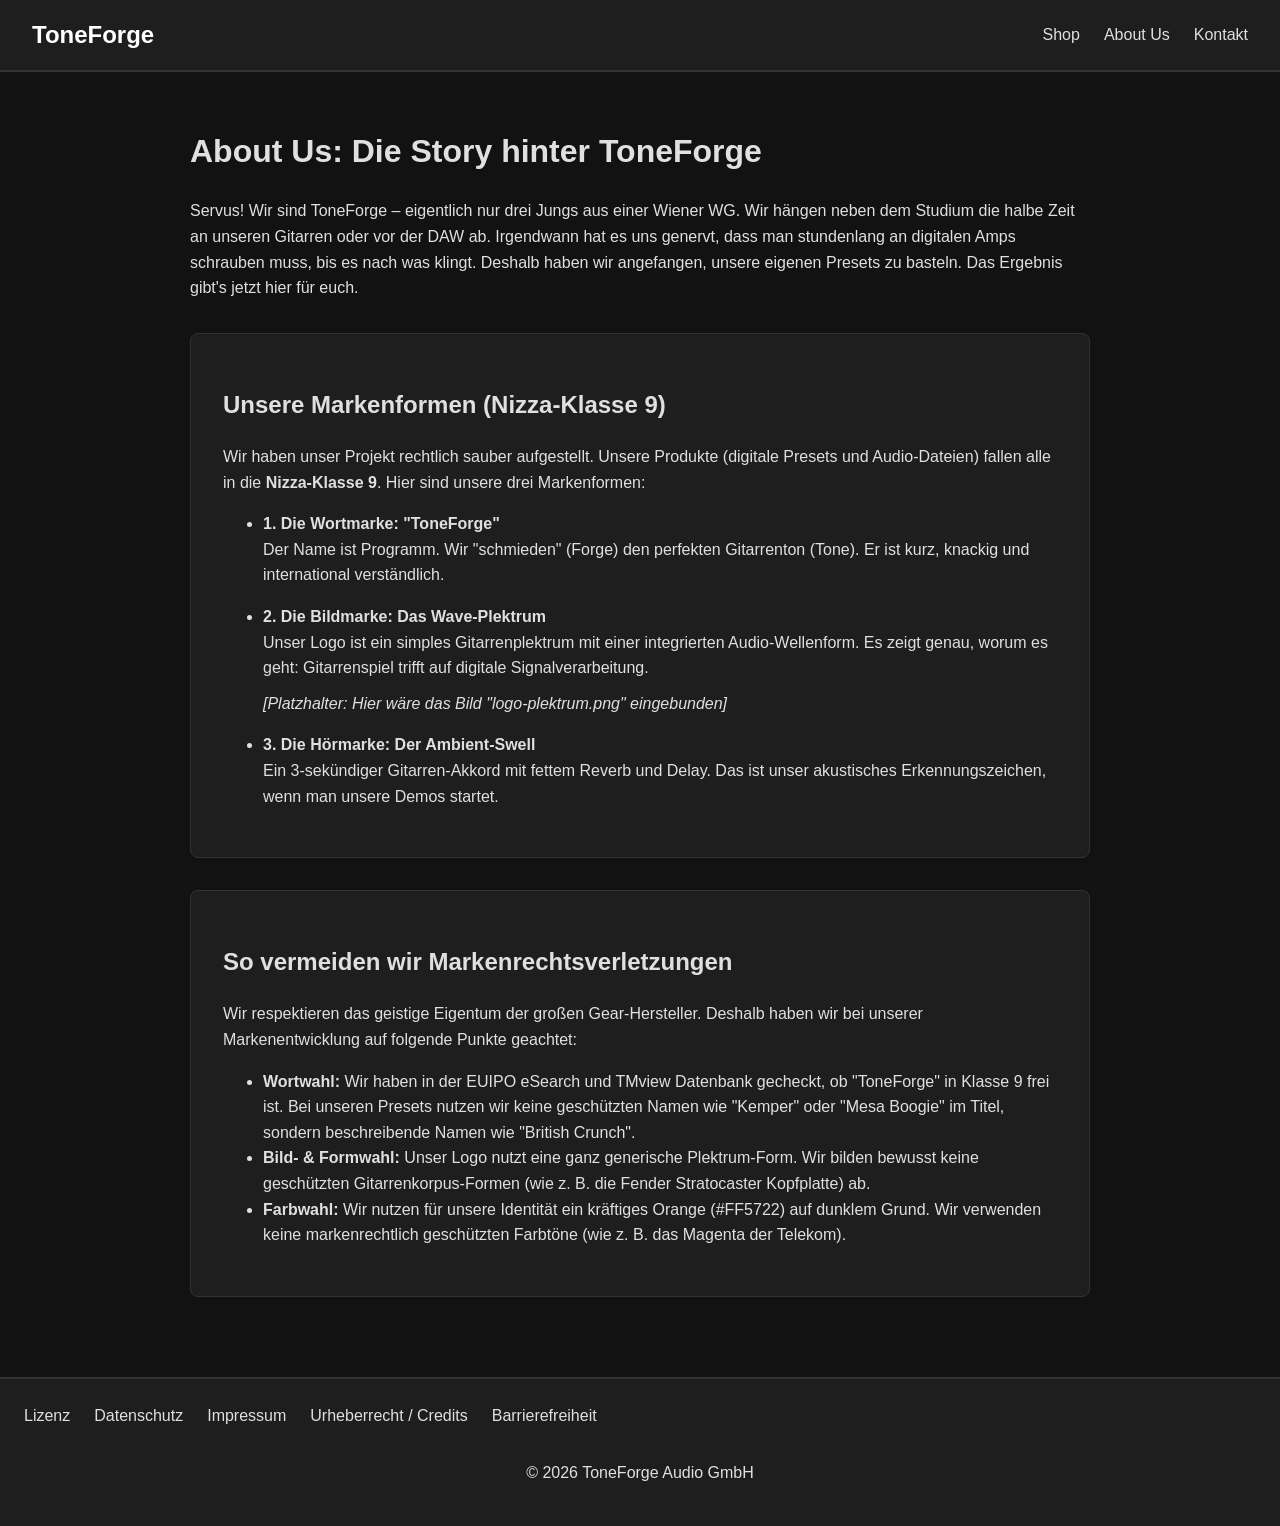
==== about.html @ 793924e6 "Aufgabe 3: About Us Seite mit Marken und Nizza-Klassen" ====
<!doctype html>
<html lang="de">
  <head>
    <meta charset="UTF-8" />
    <meta name="viewport" content="width=device-width, initial-scale=1.0" />
    <title>About Us | ToneForge Markenwelt</title>
    <link rel="stylesheet" href="css/style.css" />
  </head>
  <body>
    <header>
      <nav aria-label="Hauptnavigation">
        <a href="index.html" class="logo">ToneForge</a>
        <ul>
          <li><a href="index.html">Shop</a></li>
          <li><a href="about.html">About Us</a></li>
          <li><a href="kontakt.html">Kontakt</a></li>
        </ul>
      </nav>
    </header>

    <main>
      <h1>About Us: Die Story hinter ToneForge</h1>
      <p>
        Servus! Wir sind ToneForge – eigentlich nur drei Jungs aus einer Wiener
        WG. Wir hängen neben dem Studium die halbe Zeit an unseren Gitarren oder
        vor der DAW ab. Irgendwann hat es uns genervt, dass man stundenlang an
        digitalen Amps schrauben muss, bis es nach was klingt. Deshalb haben wir
        angefangen, unsere eigenen Presets zu basteln. Das Ergebnis gibt's jetzt
        hier für euch.
      </p>

      <section class="product-card" style="margin-top: 2rem">
        <h2>Unsere Markenformen (Nizza-Klasse 9)</h2>
        <p>
          Wir haben unser Projekt rechtlich sauber aufgestellt. Unsere Produkte
          (digitale Presets und Audio-Dateien) fallen alle in die
          <strong>Nizza-Klasse 9</strong>. Hier sind unsere drei Markenformen:
        </p>

        <ul>
          <li style="margin-bottom: 1rem">
            <strong>1. Die Wortmarke: "ToneForge"</strong><br />
            Der Name ist Programm. Wir "schmieden" (Forge) den perfekten
            Gitarrenton (Tone). Er ist kurz, knackig und international
            verständlich.
          </li>
          <li style="margin-bottom: 1rem">
            <strong>2. Die Bildmarke: Das Wave-Plektrum</strong><br />
            Unser Logo ist ein simples Gitarrenplektrum mit einer integrierten
            Audio-Wellenform. Es zeigt genau, worum es geht: Gitarrenspiel
            trifft auf digitale Signalverarbeitung.
            <div style="margin-top: 10px">
              <em
                >[Platzhalter: Hier wäre das Bild "logo-plektrum.png"
                eingebunden]</em
              >
            </div>
          </li>
          <li>
            <strong>3. Die Hörmarke: Der Ambient-Swell</strong><br />
            Ein 3-sekündiger Gitarren-Akkord mit fettem Reverb und Delay. Das
            ist unser akustisches Erkennungszeichen, wenn man unsere Demos
            startet.
          </li>
        </ul>
      </section>

      <section class="product-card">
        <h2>So vermeiden wir Markenrechtsverletzungen</h2>
        <p>
          Wir respektieren das geistige Eigentum der großen Gear-Hersteller.
          Deshalb haben wir bei unserer Markenentwicklung auf folgende Punkte
          geachtet:
        </p>
        <ul>
          <li>
            <strong>Wortwahl:</strong> Wir haben in der EUIPO eSearch und TMview
            Datenbank gecheckt, ob "ToneForge" in Klasse 9 frei ist. Bei unseren
            Presets nutzen wir keine geschützten Namen wie "Kemper" oder "Mesa
            Boogie" im Titel, sondern beschreibende Namen wie "British Crunch".
          </li>
          <li>
            <strong>Bild- & Formwahl:</strong> Unser Logo nutzt eine ganz
            generische Plektrum-Form. Wir bilden bewusst keine geschützten
            Gitarrenkorpus-Formen (wie z. B. die Fender Stratocaster Kopfplatte)
            ab.
          </li>
          <li>
            <strong>Farbwahl:</strong> Wir nutzen für unsere Identität ein
            kräftiges Orange (#FF5722) auf dunklem Grund. Wir verwenden keine
            markenrechtlich geschützten Farbtöne (wie z. B. das Magenta der
            Telekom).
          </li>
        </ul>
      </section>
    </main>

    <footer>
      <nav aria-label="Fußzeilennavigation">
        <ul>
          <li><a href="lizenz.html">Lizenz</a></li>
          <li><a href="datenschutz.html">Datenschutz</a></li>
          <li><a href="kontakt.html">Impressum</a></li>
          <li><a href="credits.html">Urheberrecht / Credits</a></li>
          <li><a href="barrierefreiheit.html">Barrierefreiheit</a></li>
        </ul>
      </nav>
      <p>&copy; 2026 ToneForge Audio GmbH</p>
    </footer>
  </body>
</html>
---- css/style.css ----
/* css/style.css */
:root {
  --bg-color: #121212;
  --text-color: #e0e0e0;
  --accent-color: #ff5722; /* Kräftiges Orange für gute Sichtbarkeit */
  --focus-color: #ff9800;
}

body {
  background-color: var(--bg-color);
  color: var(--text-color);
  font-family: Arial, Helvetica, sans-serif;
  line-height: 1.6;
  margin: 0;
  padding: 0;
}

/* Kopfzeile und Navigation */
header {
  background-color: #1e1e1e;
  padding: 1rem 2rem;
  border-bottom: 2px solid #333;
}

nav {
  display: flex;
  justify-content: space-between;
  align-items: center;
}

.logo {
  font-size: 1.5rem;
  font-weight: bold;
  color: #fff;
  text-decoration: none;
}

nav ul {
  list-style: none;
  display: flex;
  gap: 1.5rem;
  margin: 0;
  padding: 0;
}

nav a {
  color: var(--text-color);
  text-decoration: none;
}

nav a:hover {
  color: var(--accent-color);
}

/* WICHTIG FÜR AUFGABE 1: Barrierefreier Fokus für Tastaturnutzer */
a:focus,
button:focus,
input:focus {
  outline: 3px solid var(--focus-color);
  outline-offset: 3px;
}

/* Hauptbereich und Produktkarte */
main {
  padding: 2rem;
  max-width: 900px;
  margin: 0 auto;
}

.product-card {
  background-color: #1e1e1e;
  border-radius: 8px;
  padding: 2rem;
  margin-top: 2rem;
  border: 1px solid #333;
}

.price {
  font-size: 1.5rem;
  color: #4caf50;
  margin-bottom: 1.5rem;
}

button {
  background-color: var(--accent-color);
  color: #fff;
  border: none;
  padding: 10px 20px;
  font-size: 1.1rem;
  border-radius: 5px;
  cursor: pointer;
  font-weight: bold;
}

button:hover {
  background-color: #e64a19;
}

/* Fußzeile */
footer {
  background-color: #1e1e1e;
  text-align: center;
  padding: 1.5rem;
  margin-top: 3rem;
  border-top: 2px solid #333;
}

footer ul {
  list-style: none;
  display: flex;
  justify-content: center;
  gap: 1.5rem;
  padding: 0;
  margin-bottom: 1rem;
}
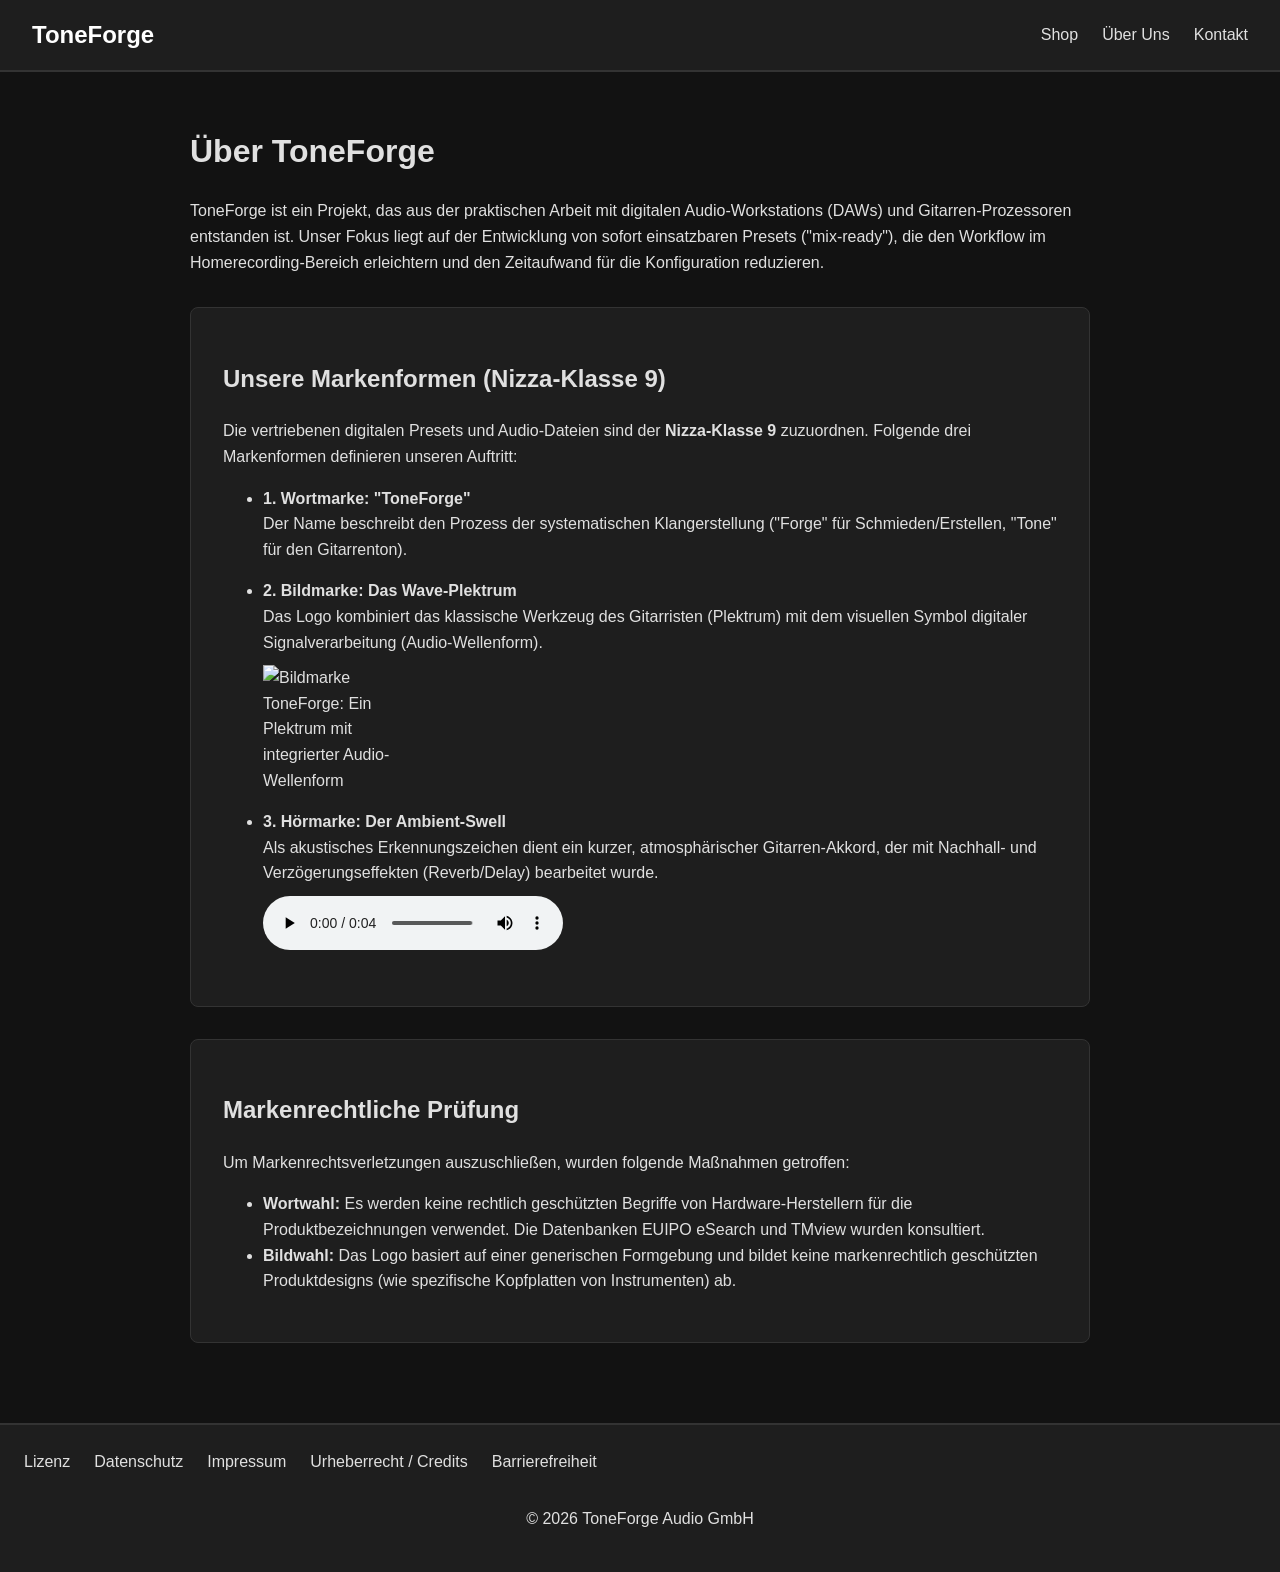
==== commit 5c6fe723: "Aufgabe 6 hinzugefuegt - Projekt komplett fertiggestellt" ====
--- a/about.html
+++ b/about.html
@@ -3,7 +3,7 @@
   <head>
     <meta charset="UTF-8" />
     <meta name="viewport" content="width=device-width, initial-scale=1.0" />
-    <title>About Us | ToneForge Markenwelt</title>
+    <title>Über Uns | ToneForge Markenwelt</title>
     <link rel="stylesheet" href="css/style.css" />
   </head>
   <body>
@@ -12,84 +12,81 @@
         <a href="index.html" class="logo">ToneForge</a>
         <ul>
           <li><a href="index.html">Shop</a></li>
-          <li><a href="about.html">About Us</a></li>
+          <li><a href="about.html" aria-current="page">Über Uns</a></li>
           <li><a href="kontakt.html">Kontakt</a></li>
         </ul>
       </nav>
     </header>
 
     <main>
-      <h1>About Us: Die Story hinter ToneForge</h1>
+      <h1>Über ToneForge</h1>
       <p>
-        Servus! Wir sind ToneForge – eigentlich nur drei Jungs aus einer Wiener
-        WG. Wir hängen neben dem Studium die halbe Zeit an unseren Gitarren oder
-        vor der DAW ab. Irgendwann hat es uns genervt, dass man stundenlang an
-        digitalen Amps schrauben muss, bis es nach was klingt. Deshalb haben wir
-        angefangen, unsere eigenen Presets zu basteln. Das Ergebnis gibt's jetzt
-        hier für euch.
+        ToneForge ist ein Projekt, das aus der praktischen Arbeit mit digitalen
+        Audio-Workstations (DAWs) und Gitarren-Prozessoren entstanden ist. Unser
+        Fokus liegt auf der Entwicklung von sofort einsatzbaren Presets
+        ("mix-ready"), die den Workflow im Homerecording-Bereich erleichtern und
+        den Zeitaufwand für die Konfiguration reduzieren.
       </p>
 
       <section class="product-card" style="margin-top: 2rem">
         <h2>Unsere Markenformen (Nizza-Klasse 9)</h2>
         <p>
-          Wir haben unser Projekt rechtlich sauber aufgestellt. Unsere Produkte
-          (digitale Presets und Audio-Dateien) fallen alle in die
-          <strong>Nizza-Klasse 9</strong>. Hier sind unsere drei Markenformen:
+          Die vertriebenen digitalen Presets und Audio-Dateien sind der
+          <strong>Nizza-Klasse 9</strong> zuzuordnen. Folgende drei Markenformen
+          definieren unseren Auftritt:
         </p>
 
         <ul>
           <li style="margin-bottom: 1rem">
-            <strong>1. Die Wortmarke: "ToneForge"</strong><br />
-            Der Name ist Programm. Wir "schmieden" (Forge) den perfekten
-            Gitarrenton (Tone). Er ist kurz, knackig und international
-            verständlich.
+            <strong>1. Wortmarke: "ToneForge"</strong><br />
+            Der Name beschreibt den Prozess der systematischen Klangerstellung
+            ("Forge" für Schmieden/Erstellen, "Tone" für den Gitarrenton).
           </li>
           <li style="margin-bottom: 1rem">
-            <strong>2. Die Bildmarke: Das Wave-Plektrum</strong><br />
-            Unser Logo ist ein simples Gitarrenplektrum mit einer integrierten
-            Audio-Wellenform. Es zeigt genau, worum es geht: Gitarrenspiel
-            trifft auf digitale Signalverarbeitung.
+            <strong>2. Bildmarke: Das Wave-Plektrum</strong><br />
+            Das Logo kombiniert das klassische Werkzeug des Gitarristen
+            (Plektrum) mit dem visuellen Symbol digitaler Signalverarbeitung
+            (Audio-Wellenform).
             <div style="margin-top: 10px">
-              <em
-                >[Platzhalter: Hier wäre das Bild "logo-plektrum.png"
-                eingebunden]</em
-              >
+              <img
+                src="assets/logo-plektrum.png"
+                alt="Bildmarke ToneForge: Ein Plektrum mit integrierter Audio-Wellenform"
+                style="max-width: 150px"
+              />
             </div>
           </li>
           <li>
-            <strong>3. Die Hörmarke: Der Ambient-Swell</strong><br />
-            Ein 3-sekündiger Gitarren-Akkord mit fettem Reverb und Delay. Das
-            ist unser akustisches Erkennungszeichen, wenn man unsere Demos
-            startet.
+            <strong>3. Hörmarke: Der Ambient-Swell</strong><br />
+            Als akustisches Erkennungszeichen dient ein kurzer, atmosphärischer
+            Gitarren-Akkord, der mit Nachhall- und Verzögerungseffekten
+            (Reverb/Delay) bearbeitet wurde.
+            <div style="margin-top: 10px">
+              <audio controls aria-label="ToneForge Hörmarke">
+                <source src="assets/soundmarke.mp3" type="audio/mpeg" />
+                Ihr Browser unterstützt das Audio-Element nicht.
+              </audio>
+            </div>
           </li>
         </ul>
       </section>
 
       <section class="product-card">
-        <h2>So vermeiden wir Markenrechtsverletzungen</h2>
+        <h2>Markenrechtliche Prüfung</h2>
         <p>
-          Wir respektieren das geistige Eigentum der großen Gear-Hersteller.
-          Deshalb haben wir bei unserer Markenentwicklung auf folgende Punkte
-          geachtet:
+          Um Markenrechtsverletzungen auszuschließen, wurden folgende Maßnahmen
+          getroffen:
         </p>
         <ul>
           <li>
-            <strong>Wortwahl:</strong> Wir haben in der EUIPO eSearch und TMview
-            Datenbank gecheckt, ob "ToneForge" in Klasse 9 frei ist. Bei unseren
-            Presets nutzen wir keine geschützten Namen wie "Kemper" oder "Mesa
-            Boogie" im Titel, sondern beschreibende Namen wie "British Crunch".
+            <strong>Wortwahl:</strong> Es werden keine rechtlich geschützten
+            Begriffe von Hardware-Herstellern für die Produktbezeichnungen
+            verwendet. Die Datenbanken EUIPO eSearch und TMview wurden
+            konsultiert.
           </li>
           <li>
-            <strong>Bild- & Formwahl:</strong> Unser Logo nutzt eine ganz
-            generische Plektrum-Form. Wir bilden bewusst keine geschützten
-            Gitarrenkorpus-Formen (wie z. B. die Fender Stratocaster Kopfplatte)
-            ab.
-          </li>
-          <li>
-            <strong>Farbwahl:</strong> Wir nutzen für unsere Identität ein
-            kräftiges Orange (#FF5722) auf dunklem Grund. Wir verwenden keine
-            markenrechtlich geschützten Farbtöne (wie z. B. das Magenta der
-            Telekom).
+            <strong>Bildwahl:</strong> Das Logo basiert auf einer generischen
+            Formgebung und bildet keine markenrechtlich geschützten
+            Produktdesigns (wie spezifische Kopfplatten von Instrumenten) ab.
           </li>
         </ul>
       </section>
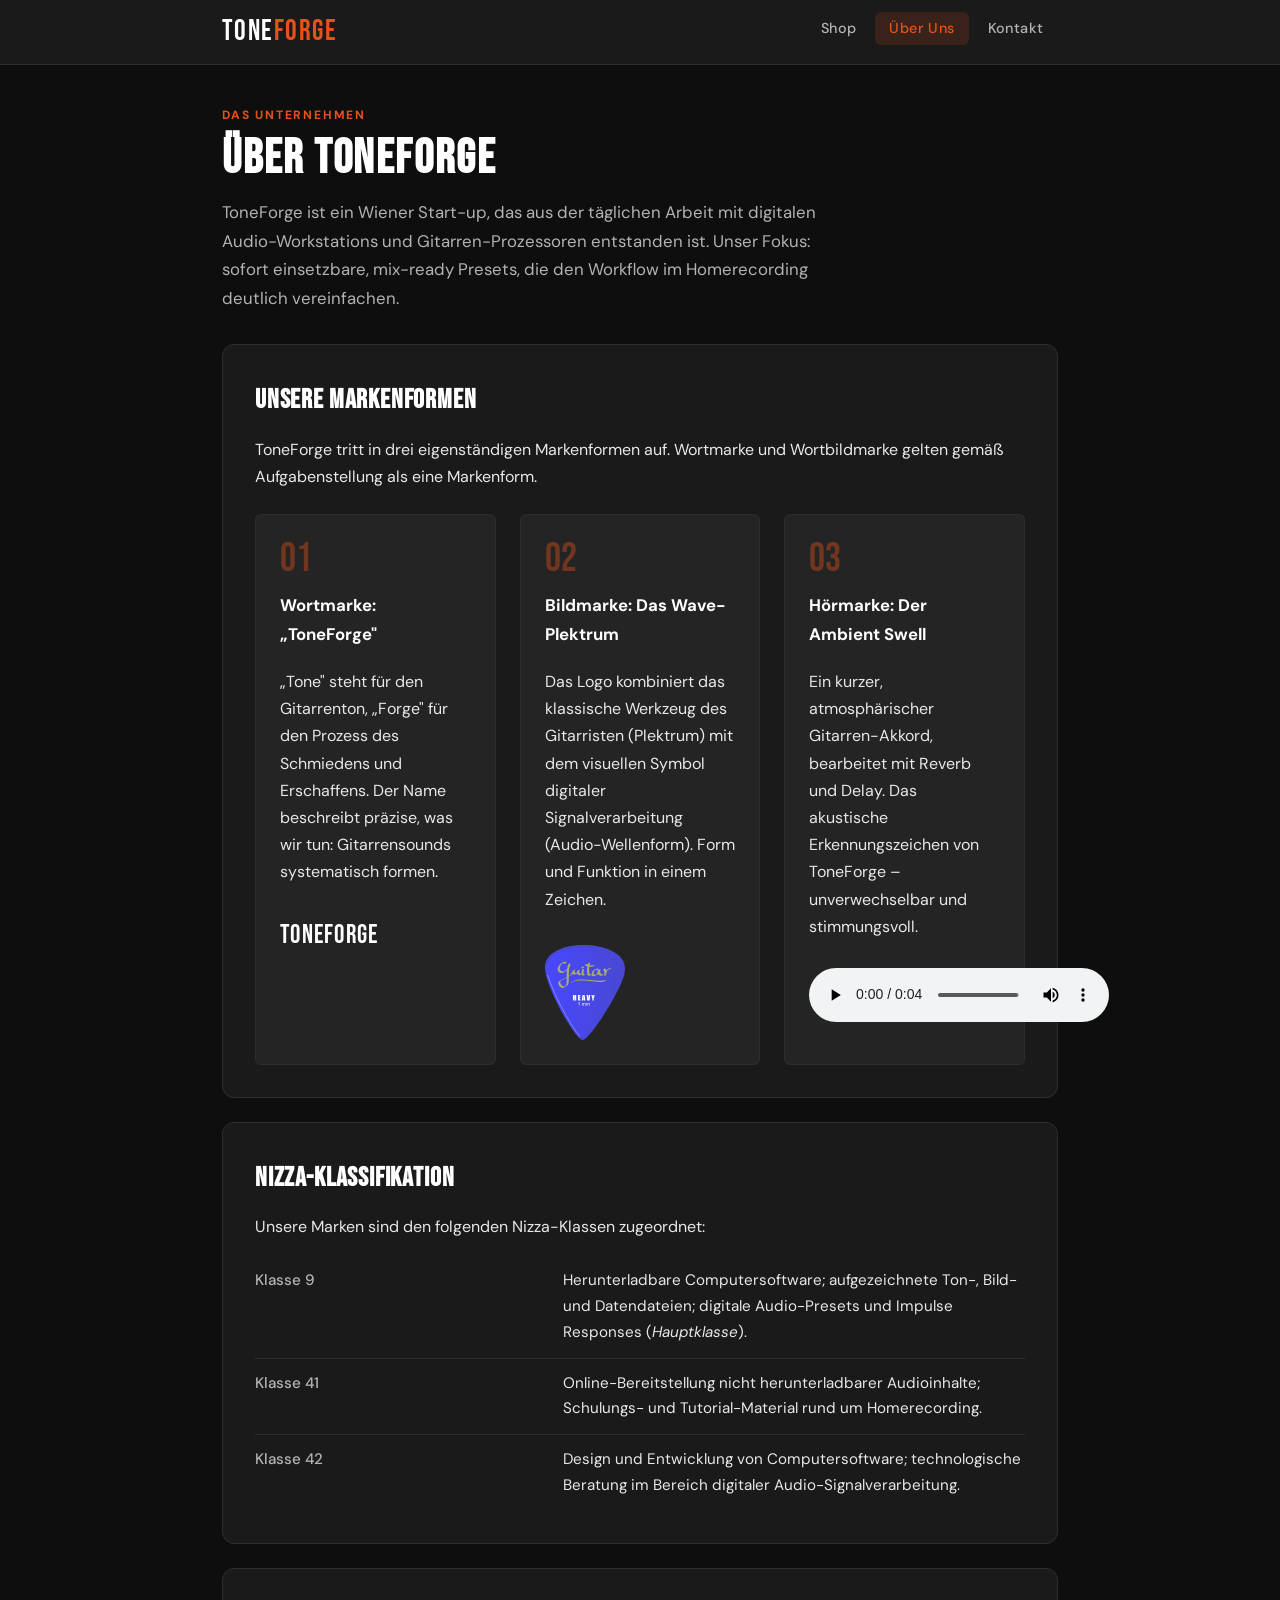
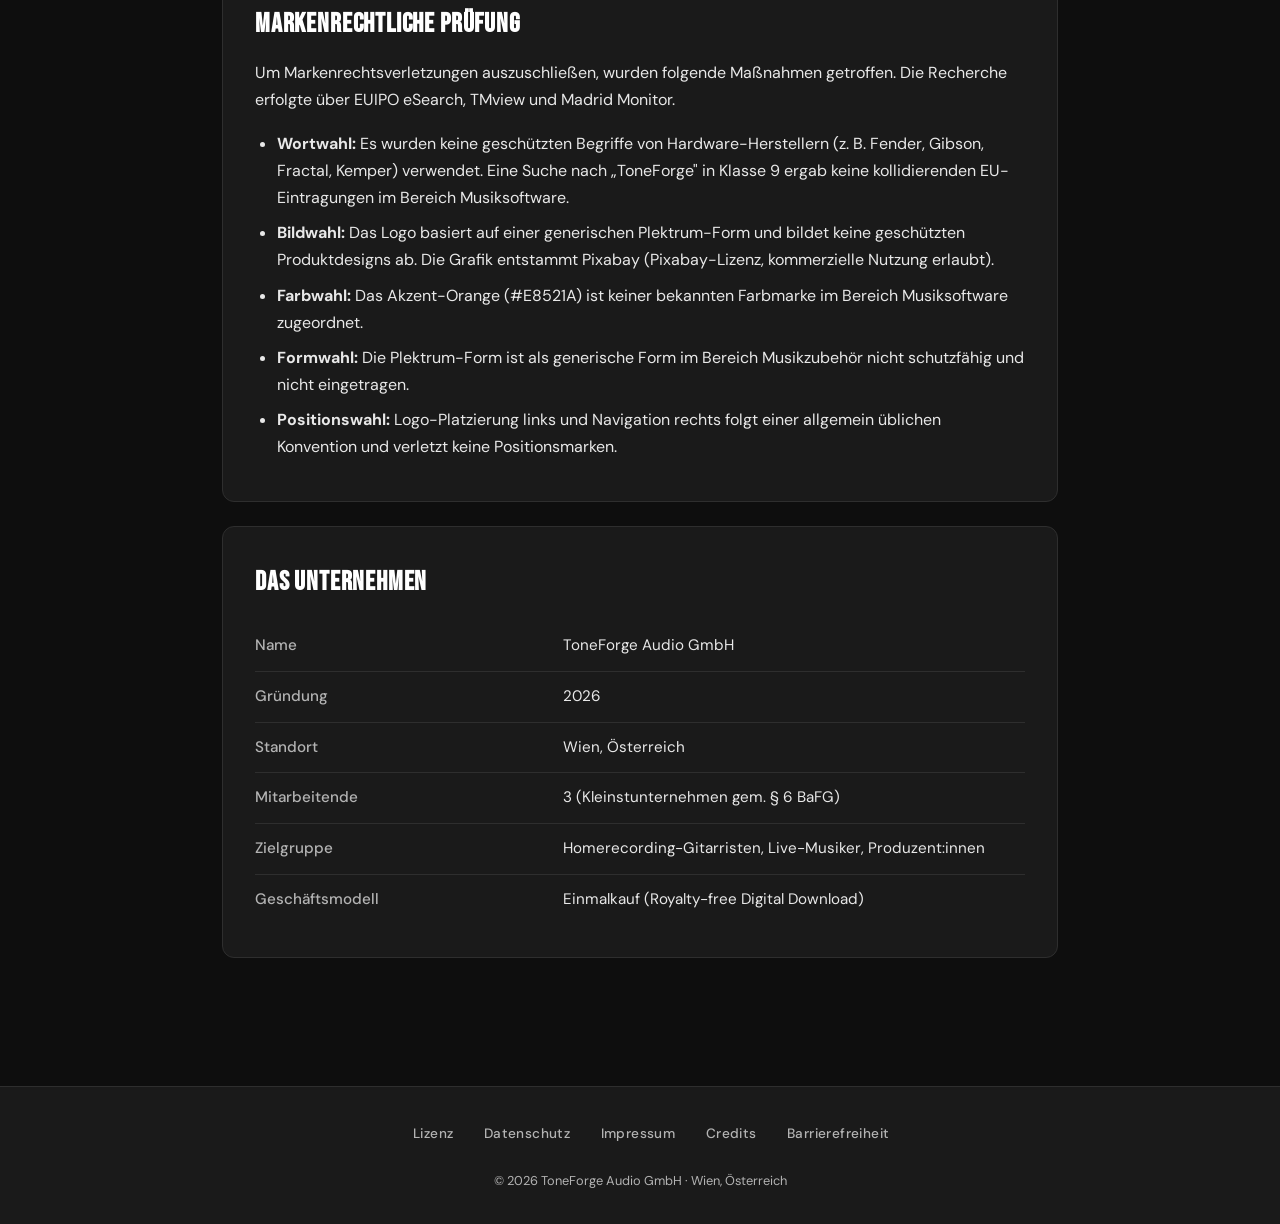
==== commit cf634b21: "Aufgabe 6 hinzugefuegt - Projekt komplett fertiggestellt" ====
--- a/about.html
+++ b/about.html
@@ -3,106 +3,210 @@
   <head>
     <meta charset="UTF-8" />
     <meta name="viewport" content="width=device-width, initial-scale=1.0" />
-    <title>Über Uns | ToneForge Markenwelt</title>
+    <title>Über Uns | ToneForge</title>
     <link rel="stylesheet" href="css/style.css" />
   </head>
   <body>
+    <a class="skip-link" href="#main-content">Zum Hauptinhalt springen</a>
+
     <header>
-      <nav aria-label="Hauptnavigation">
-        <a href="index.html" class="logo">ToneForge</a>
-        <ul>
-          <li><a href="index.html">Shop</a></li>
-          <li><a href="about.html" aria-current="page">Über Uns</a></li>
-          <li><a href="kontakt.html">Kontakt</a></li>
-        </ul>
-      </nav>
+      <div class="nav-inner">
+        <a
+          href="index.html"
+          class="logo"
+          aria-label="ToneForge – Zur Startseite"
+          >Tone<span>Forge</span></a
+        >
+        <nav aria-label="Hauptnavigation">
+          <ul>
+            <li><a href="index.html">Shop</a></li>
+            <li><a href="about.html" aria-current="page">Über Uns</a></li>
+            <li><a href="kontakt.html">Kontakt</a></li>
+          </ul>
+        </nav>
+      </div>
     </header>
 
-    <main>
+    <main id="main-content">
+      <p class="section-label">Das Unternehmen</p>
       <h1>Über ToneForge</h1>
-      <p>
-        ToneForge ist ein Projekt, das aus der praktischen Arbeit mit digitalen
-        Audio-Workstations (DAWs) und Gitarren-Prozessoren entstanden ist. Unser
-        Fokus liegt auf der Entwicklung von sofort einsatzbaren Presets
-        ("mix-ready"), die den Workflow im Homerecording-Bereich erleichtern und
-        den Zeitaufwand für die Konfiguration reduzieren.
+      <p class="intro">
+        ToneForge ist ein Wiener Start-up, das aus der täglichen Arbeit mit
+        digitalen Audio-Workstations und Gitarren-Prozessoren entstanden ist.
+        Unser Fokus: sofort einsetzbare, mix-ready Presets, die den Workflow im
+        Homerecording deutlich vereinfachen.
       </p>
 
-      <section class="product-card" style="margin-top: 2rem">
-        <h2>Unsere Markenformen (Nizza-Klasse 9)</h2>
+      <section class="card" aria-labelledby="marken-heading">
+        <h2 id="marken-heading">Unsere Markenformen</h2>
         <p>
-          Die vertriebenen digitalen Presets und Audio-Dateien sind der
-          <strong>Nizza-Klasse 9</strong> zuzuordnen. Folgende drei Markenformen
-          definieren unseren Auftritt:
+          ToneForge tritt in drei eigenständigen Markenformen auf. Wortmarke und
+          Wortbildmarke gelten gemäß Aufgabenstellung als eine Markenform.
         </p>
 
-        <ul>
-          <li style="margin-bottom: 1rem">
-            <strong>1. Wortmarke: "ToneForge"</strong><br />
-            Der Name beschreibt den Prozess der systematischen Klangerstellung
-            ("Forge" für Schmieden/Erstellen, "Tone" für den Gitarrenton).
-          </li>
-          <li style="margin-bottom: 1rem">
-            <strong>2. Bildmarke: Das Wave-Plektrum</strong><br />
-            Das Logo kombiniert das klassische Werkzeug des Gitarristen
-            (Plektrum) mit dem visuellen Symbol digitaler Signalverarbeitung
-            (Audio-Wellenform).
-            <div style="margin-top: 10px">
-              <img
-                src="assets/logo-plektrum.png"
-                alt="Bildmarke ToneForge: Ein Plektrum mit integrierter Audio-Wellenform"
-                style="max-width: 150px"
-              />
-            </div>
-          </li>
-          <li>
-            <strong>3. Hörmarke: Der Ambient-Swell</strong><br />
-            Als akustisches Erkennungszeichen dient ein kurzer, atmosphärischer
-            Gitarren-Akkord, der mit Nachhall- und Verzögerungseffekten
-            (Reverb/Delay) bearbeitet wurde.
-            <div style="margin-top: 10px">
-              <audio controls aria-label="ToneForge Hörmarke">
-                <source src="assets/soundmarke.mp3" type="audio/mpeg" />
-                Ihr Browser unterstützt das Audio-Element nicht.
-              </audio>
-            </div>
-          </li>
-        </ul>
-      </section>
-
-      <section class="product-card">
-        <h2>Markenrechtliche Prüfung</h2>
+        <div class="brand-grid">
+          <div class="brand-item">
+            <div class="brand-number">01</div>
+            <h3>Wortmarke: „ToneForge"</h3>
+            <p>
+              „Tone" steht für den Gitarrenton, „Forge" für den Prozess des
+              Schmiedens und Erschaffens. Der Name beschreibt präzise, was wir
+              tun: Gitarrensounds systematisch formen.
+            </p>
+            <p class="brand-wordmark">ToneForge</p>
+          </div>
+
+          <div class="brand-item">
+            <div class="brand-number">02</div>
+            <h3>Bildmarke: Das Wave-Plektrum</h3>
+            <p>
+              Das Logo kombiniert das klassische Werkzeug des Gitarristen
+              (Plektrum) mit dem visuellen Symbol digitaler Signalverarbeitung
+              (Audio-Wellenform). Form und Funktion in einem Zeichen.
+            </p>
+            <img
+              class="brand-logo"
+              src="assets/img/logo-plektrum.svg"
+              alt="Bildmarke ToneForge: Ein Plektrum mit integrierter Audio-Wellenform"
+              width="80"
+              height="80"
+            />
+          </div>
+
+          <div class="brand-item">
+            <div class="brand-number">03</div>
+            <h3>Hörmarke: Der Ambient Swell</h3>
+            <p>
+              Ein kurzer, atmosphärischer Gitarren-Akkord, bearbeitet mit Reverb
+              und Delay. Das akustische Erkennungszeichen von ToneForge –
+              unverwechselbar und stimmungsvoll.
+            </p>
+            <audio
+              controls
+              aria-label="ToneForge Hörmarke – atmosphärischer Gitarrenakkord"
+            >
+              <source src="assets/audio/soundmarke.mp3" type="audio/mpeg" />
+              Ihr Browser unterstützt das Audio-Element nicht.
+            </audio>
+          </div>
+        </div>
+      </section>
+
+      <section class="card" aria-labelledby="nizza-heading">
+        <h2 id="nizza-heading">Nizza-Klassifikation</h2>
+        <p>Unsere Marken sind den folgenden Nizza-Klassen zugeordnet:</p>
+        <table class="info-table" aria-label="Nizza-Klassen">
+          <tbody>
+            <tr>
+              <th scope="row">Klasse 9</th>
+              <td>
+                Herunterladbare Computersoftware; aufgezeichnete Ton-, Bild- und
+                Datendateien; digitale Audio-Presets und Impulse Responses
+                (<em>Hauptklasse</em>).
+              </td>
+            </tr>
+            <tr>
+              <th scope="row">Klasse 41</th>
+              <td>
+                Online-Bereitstellung nicht herunterladbarer Audioinhalte;
+                Schulungs- und Tutorial-Material rund um Homerecording.
+              </td>
+            </tr>
+            <tr>
+              <th scope="row">Klasse 42</th>
+              <td>
+                Design und Entwicklung von Computersoftware; technologische
+                Beratung im Bereich digitaler Audio-Signalverarbeitung.
+              </td>
+            </tr>
+          </tbody>
+        </table>
+      </section>
+
+      <section class="card" aria-labelledby="pruefung-heading">
+        <h2 id="pruefung-heading">Markenrechtliche Prüfung</h2>
         <p>
           Um Markenrechtsverletzungen auszuschließen, wurden folgende Maßnahmen
-          getroffen:
+          getroffen. Die Recherche erfolgte über EUIPO eSearch, TMview und
+          Madrid Monitor.
         </p>
         <ul>
           <li>
-            <strong>Wortwahl:</strong> Es werden keine rechtlich geschützten
-            Begriffe von Hardware-Herstellern für die Produktbezeichnungen
-            verwendet. Die Datenbanken EUIPO eSearch und TMview wurden
-            konsultiert.
+            <strong>Wortwahl:</strong> Es wurden keine geschützten Begriffe von
+            Hardware-Herstellern (z.&nbsp;B. Fender, Gibson, Fractal, Kemper)
+            verwendet. Eine Suche nach „ToneForge" in Klasse 9 ergab keine
+            kollidierenden EU-Eintragungen im Bereich Musiksoftware.
           </li>
           <li>
             <strong>Bildwahl:</strong> Das Logo basiert auf einer generischen
-            Formgebung und bildet keine markenrechtlich geschützten
-            Produktdesigns (wie spezifische Kopfplatten von Instrumenten) ab.
+            Plektrum-Form und bildet keine geschützten Produktdesigns ab. Die
+            Grafik entstammt Pixabay (Pixabay-Lizenz, kommerzielle Nutzung
+            erlaubt).
+          </li>
+          <li>
+            <strong>Farbwahl:</strong> Das Akzent-Orange (#E8521A) ist keiner
+            bekannten Farbmarke im Bereich Musiksoftware zugeordnet.
+          </li>
+          <li>
+            <strong>Formwahl:</strong> Die Plektrum-Form ist als generische Form
+            im Bereich Musikzubehör nicht schutzfähig und nicht eingetragen.
+          </li>
+          <li>
+            <strong>Positionswahl:</strong> Logo-Platzierung links und
+            Navigation rechts folgt einer allgemein üblichen Konvention und
+            verletzt keine Positionsmarken.
           </li>
         </ul>
       </section>
+
+      <section class="card" aria-labelledby="unternehmen-heading">
+        <h2 id="unternehmen-heading">Das Unternehmen</h2>
+        <table class="info-table" aria-label="Unternehmensdaten">
+          <tbody>
+            <tr>
+              <th scope="row">Name</th>
+              <td>ToneForge Audio GmbH</td>
+            </tr>
+            <tr>
+              <th scope="row">Gründung</th>
+              <td>2026</td>
+            </tr>
+            <tr>
+              <th scope="row">Standort</th>
+              <td>Wien, Österreich</td>
+            </tr>
+            <tr>
+              <th scope="row">Mitarbeitende</th>
+              <td>3 (Kleinstunternehmen gem. § 6 BaFG)</td>
+            </tr>
+            <tr>
+              <th scope="row">Zielgruppe</th>
+              <td>Homerecording-Gitarristen, Live-Musiker, Produzent:innen</td>
+            </tr>
+            <tr>
+              <th scope="row">Geschäftsmodell</th>
+              <td>Einmalkauf (Royalty-free Digital Download)</td>
+            </tr>
+          </tbody>
+        </table>
+      </section>
     </main>
 
     <footer>
-      <nav aria-label="Fußzeilennavigation">
-        <ul>
-          <li><a href="lizenz.html">Lizenz</a></li>
-          <li><a href="datenschutz.html">Datenschutz</a></li>
-          <li><a href="kontakt.html">Impressum</a></li>
-          <li><a href="credits.html">Urheberrecht / Credits</a></li>
-          <li><a href="barrierefreiheit.html">Barrierefreiheit</a></li>
-        </ul>
-      </nav>
-      <p>&copy; 2026 ToneForge Audio GmbH</p>
+      <div class="footer-inner">
+        <nav aria-label="Fußzeilennavigation">
+          <ul>
+            <li><a href="lizenz.html">Lizenz</a></li>
+            <li><a href="datenschutz.html">Datenschutz</a></li>
+            <li><a href="kontakt.html">Impressum</a></li>
+            <li><a href="credits.html">Credits</a></li>
+            <li><a href="barrierefreiheit.html">Barrierefreiheit</a></li>
+          </ul>
+        </nav>
+        <p class="footer-copy">
+          &copy; 2026 ToneForge Audio GmbH · Wien, Österreich
+        </p>
+      </div>
     </footer>
   </body>
 </html>
--- a/css/style.css
+++ b/css/style.css
@@ -1,115 +1,579 @@
-/* css/style.css */
+/* css/style.css – ToneForge Audio GmbH */
+@import url("https://fonts.googleapis.com/css2?family=Bebas+Neue&family=DM+Sans:wght@300;400;500;700&display=swap");
+
 :root {
-  --bg-color: #121212;
-  --text-color: #e0e0e0;
-  --accent-color: #ff5722; /* Kräftiges Orange für gute Sichtbarkeit */
-  --focus-color: #ff9800;
+  --bg-color: #0e0e0e;
+  --surface: #1a1a1a;
+  --surface-2: #242424;
+  --text-color: #e8e8e8;
+  --text-muted: #b3b3b3;
+  --accent-color: #e8521a;
+  --accent-hover: #ff6b35;
+  --accent-dim: rgba(232, 82, 26, 0.15);
+  --focus-color: #ff9944;
+  --green: #4caf50;
+  --border: #2e2e2e;
+  --radius: 6px;
+  --radius-lg: 12px;
+  --font-display: "Bebas Neue", sans-serif;
+  --font-body: "DM Sans", sans-serif;
+  --max-width: 900px;
+  --transition: 0.2s ease;
+}
+
+/* ── Reset & Base ─────────────────────────────────── */
+*,
+*::before,
+*::after {
+  box-sizing: border-box;
+  margin: 0;
+  padding: 0;
+}
+
+html {
+  scroll-behavior: smooth;
 }
 
 body {
   background-color: var(--bg-color);
   color: var(--text-color);
-  font-family: Arial, Helvetica, sans-serif;
-  line-height: 1.6;
-  margin: 0;
-  padding: 0;
-}
-
-/* Kopfzeile und Navigation */
+  font-family: var(--font-body);
+  font-size: 1rem;
+  line-height: 1.7;
+}
+
+img {
+  max-width: 100%;
+  height: auto;
+  display: block;
+}
+
+a {
+  color: var(--accent-color);
+  text-decoration: underline;
+  text-underline-offset: 3px;
+  transition: color var(--transition);
+}
+a:hover {
+  color: var(--accent-hover);
+}
+
+/* ── Skip Link (WCAG 2.4.1) ──────────────────────── */
+.skip-link {
+  position: absolute;
+  top: -100px;
+  left: 1rem;
+  padding: 0.75rem 1.25rem;
+  background: var(--accent-color);
+  color: #fff;
+  font-weight: 700;
+  border-radius: var(--radius);
+  z-index: 9999;
+  text-decoration: none;
+  transition: top 0.2s;
+}
+.skip-link:focus {
+  top: 1rem;
+}
+
+/* ── Focus Styles (WCAG 2.4.7) ───────────────────── */
+a:focus-visible,
+button:focus-visible,
+input:focus-visible,
+textarea:focus-visible,
+select:focus-visible,
+audio:focus-visible {
+  outline: 3px solid var(--focus-color);
+  outline-offset: 3px;
+  border-radius: 3px;
+}
+
+/* ── Header & Nav ────────────────────────────────── */
 header {
-  background-color: #1e1e1e;
-  padding: 1rem 2rem;
-  border-bottom: 2px solid #333;
-}
-
-nav {
+  background-color: var(--surface);
+  border-bottom: 1px solid var(--border);
+  position: sticky;
+  top: 0;
+  z-index: 100;
+}
+
+.nav-inner {
   display: flex;
   justify-content: space-between;
   align-items: center;
+  max-width: var(--max-width);
+  margin: 0 auto;
+  padding: 0.9rem 2rem;
 }
 
 .logo {
-  font-size: 1.5rem;
-  font-weight: bold;
+  font-family: var(--font-display);
+  font-size: 1.8rem;
+  letter-spacing: 0.05em;
   color: #fff;
   text-decoration: none;
+  line-height: 1;
+}
+.logo span {
+  color: var(--accent-color);
+}
+.logo:hover {
+  color: #fff;
 }
 
 nav ul {
   list-style: none;
   display: flex;
-  gap: 1.5rem;
-  margin: 0;
-  padding: 0;
+  gap: 0.25rem;
 }
 
 nav a {
+  color: var(--text-muted);
+  text-decoration: none;
+  font-weight: 500;
+  font-size: 0.9rem;
+  letter-spacing: 0.03em;
+  padding: 0.45rem 0.9rem;
+  border-radius: var(--radius);
+  transition:
+    color var(--transition),
+    background var(--transition);
+}
+nav a:hover {
   color: var(--text-color);
-  text-decoration: none;
-}
-
-nav a:hover {
-  color: var(--accent-color);
-}
-
-/* WICHTIG FÜR AUFGABE 1: Barrierefreier Fokus für Tastaturnutzer */
-a:focus,
-button:focus,
-input:focus {
-  outline: 3px solid var(--focus-color);
-  outline-offset: 3px;
-}
-
-/* Hauptbereich und Produktkarte */
+  background: var(--surface-2);
+}
+nav a[aria-current="page"] {
+  color: var(--accent-color);
+  background: var(--accent-dim);
+}
+
+/* ── Main Content ─────────────────────────────────── */
 main {
-  padding: 2rem;
-  max-width: 900px;
+  padding: 2.5rem 2rem 4rem;
+  max-width: var(--max-width);
   margin: 0 auto;
 }
 
-.product-card {
-  background-color: #1e1e1e;
-  border-radius: 8px;
+h1 {
+  font-family: var(--font-display);
+  font-size: clamp(2rem, 5vw, 3rem);
+  letter-spacing: 0.04em;
+  line-height: 1.1;
+  margin-bottom: 0.75rem;
+  color: #fff;
+}
+h2 {
+  font-family: var(--font-display);
+  font-size: clamp(1.3rem, 3vw, 1.7rem);
+  letter-spacing: 0.03em;
+  margin-bottom: 0.75rem;
+  color: #fff;
+}
+h3 {
+  font-size: 1.05rem;
+  font-weight: 700;
+  margin-bottom: 0.5rem;
+  color: #fff;
+}
+
+p {
+  margin-bottom: 1rem;
+  color: var(--text-color);
+}
+p:last-child {
+  margin-bottom: 0;
+}
+
+ul,
+ol {
+  padding-left: 1.4rem;
+}
+li {
+  margin-bottom: 0.5rem;
+}
+
+/* ── Cards ───────────────────────────────────────── */
+.card {
+  background-color: var(--surface);
+  border-radius: var(--radius-lg);
   padding: 2rem;
   margin-top: 2rem;
-  border: 1px solid #333;
+  border: 1px solid var(--border);
+}
+.card + .card {
+  margin-top: 1.5rem;
+}
+
+/* ── Product Card ─────────────────────────────────── */
+.product-card {
+  background: var(--surface);
+  border-radius: var(--radius-lg);
+  border: 1px solid var(--border);
+  overflow: hidden;
+  margin-top: 2rem;
+}
+.product-cover {
+  width: 100%;
+  height: 320px;
+  object-fit: cover;
+  display: block;
+}
+.product-body {
+  padding: 2rem;
+}
+
+.badge {
+  display: inline-block;
+  background: var(--accent-dim);
+  color: var(--accent-color);
+  font-size: 0.75rem;
+  font-weight: 700;
+  letter-spacing: 0.1em;
+  text-transform: uppercase;
+  padding: 0.25rem 0.75rem;
+  border-radius: 99px;
+  margin-bottom: 1rem;
+  border: 1px solid rgba(232, 82, 26, 0.3);
+}
+
+.product-meta {
+  display: flex;
+  flex-wrap: wrap;
+  gap: 0.75rem;
+  margin: 1.25rem 0;
+  font-size: 0.85rem;
+  color: var(--text-muted);
+}
+.product-meta span {
+  display: flex;
+  align-items: center;
+  gap: 0.4rem;
 }
 
 .price {
-  font-size: 1.5rem;
-  color: #4caf50;
-  margin-bottom: 1.5rem;
-}
-
-button {
+  font-family: var(--font-display);
+  font-size: 2rem;
+  color: var(--green);
+  letter-spacing: 0.03em;
+  margin: 1.25rem 0;
+}
+.price-note {
+  font-size: 0.8rem;
+  color: var(--text-muted);
+  margin-top: -0.75rem;
+  margin-bottom: 1.25rem;
+}
+
+/* ── Buttons ─────────────────────────────────────── */
+button,
+.btn {
+  display: inline-flex;
+  align-items: center;
+  gap: 0.5rem;
   background-color: var(--accent-color);
   color: #fff;
   border: none;
-  padding: 10px 20px;
-  font-size: 1.1rem;
-  border-radius: 5px;
+  padding: 0.75rem 1.75rem;
+  font-family: var(--font-body);
+  font-size: 1rem;
+  font-weight: 700;
+  letter-spacing: 0.02em;
+  border-radius: var(--radius);
   cursor: pointer;
-  font-weight: bold;
-}
-
-button:hover {
-  background-color: #e64a19;
-}
-
-/* Fußzeile */
+  text-decoration: none;
+  transition:
+    background var(--transition),
+    transform var(--transition);
+}
+button:hover,
+.btn:hover {
+  background-color: var(--accent-hover);
+  transform: translateY(-1px);
+}
+button:active,
+.btn:active {
+  transform: translateY(0);
+}
+
+/* ── Forms ───────────────────────────────────────── */
+.form-group {
+  display: flex;
+  flex-direction: column;
+  gap: 0.4rem;
+}
+
+label {
+  font-weight: 500;
+  font-size: 0.9rem;
+  color: var(--text-color);
+  letter-spacing: 0.02em;
+}
+
+input,
+textarea,
+select {
+  width: 100%;
+  padding: 0.65rem 0.9rem;
+  border-radius: var(--radius);
+  border: 1px solid var(--border);
+  background: var(--surface-2);
+  color: var(--text-color);
+  font-family: var(--font-body);
+  font-size: 1rem;
+  transition: border-color var(--transition);
+}
+input:hover,
+textarea:hover {
+  border-color: #444;
+}
+textarea {
+  resize: vertical;
+  min-height: 130px;
+}
+
+/* ── Contact Form ────────────────────────────────── */
+.contact-form {
+  display: flex;
+  flex-direction: column;
+  gap: 1.25rem;
+  max-width: 540px;
+}
+.form-note {
+  font-size: 0.85rem;
+  color: var(--text-muted);
+}
+
+/* ── Utility ─────────────────────────────────────── */
+.mt-lg {
+  margin-top: 1.5rem;
+}
+.note-small {
+  font-size: 0.9rem;
+  color: var(--text-muted);
+  margin-top: 1rem;
+}
+.address-block {
+  font-style: normal;
+  line-height: 1.9;
+}
+
+/* ── Accessibility Statement ─────────────────────── */
+.status-badge {
+  display: inline-flex;
+  align-items: center;
+  gap: 0.4rem;
+  padding: 0.35rem 0.85rem;
+  border-radius: 99px;
+  font-size: 0.85rem;
+  font-weight: 600;
+}
+.status-partial {
+  background: rgba(255, 180, 0, 0.15);
+  color: #ffb400;
+  border: 1px solid rgba(255, 180, 0, 0.3);
+}
+.status-ok {
+  background: rgba(76, 175, 80, 0.15);
+  color: var(--green);
+  border: 1px solid rgba(76, 175, 80, 0.3);
+}
+
+/* ── Brand Section (About) ───────────────────────── */
+.brand-grid {
+  display: grid;
+  grid-template-columns: repeat(auto-fit, minmax(240px, 1fr));
+  gap: 1.5rem;
+  margin-top: 1.5rem;
+}
+.brand-item {
+  background: var(--surface-2);
+  border-radius: var(--radius);
+  padding: 1.5rem;
+  border: 1px solid var(--border);
+  display: flex;
+  flex-direction: column;
+  gap: 0.75rem;
+}
+.brand-number {
+  font-family: var(--font-display);
+  font-size: 2.5rem;
+  color: var(--accent-color);
+  opacity: 0.4;
+  line-height: 1;
+}
+.brand-wordmark {
+  font-family: var(--font-display);
+  font-size: 1.6rem;
+  letter-spacing: 0.05em;
+  color: #fff;
+  margin: 0;
+}
+.brand-logo {
+  border-radius: 4px;
+  margin-top: 0.25rem;
+}
+
+/* ── License Feature List ────────────────────────── */
+.feature-list {
+  list-style: none;
+  padding: 0;
+}
+.feature-list li {
+  display: flex;
+  gap: 0.75rem;
+  padding: 0.6rem 0;
+  border-bottom: 1px solid var(--border);
+  font-size: 0.95rem;
+}
+.feature-list li:last-child {
+  border-bottom: none;
+}
+.feature-list .icon-ok {
+  color: var(--green);
+  flex-shrink: 0;
+  margin-top: 2px;
+}
+.feature-list .icon-no {
+  color: #e55;
+  flex-shrink: 0;
+  margin-top: 2px;
+}
+
+/* ── Info / Impressum Table ──────────────────────── */
+.info-table {
+  width: 100%;
+  border-collapse: collapse;
+  font-size: 0.95rem;
+  margin-top: 1rem;
+}
+.info-table tr {
+  border-bottom: 1px solid var(--border);
+}
+.info-table tr:last-child {
+  border-bottom: none;
+}
+.info-table th {
+  text-align: left;
+  padding: 0.75rem 1rem 0.75rem 0;
+  color: var(--text-muted);
+  font-weight: 500;
+  width: 40%;
+  vertical-align: top;
+}
+.info-table td {
+  padding: 0.75rem 0;
+  vertical-align: top;
+}
+
+/* ── Credits Table ───────────────────────────────── */
+.credits-table {
+  width: 100%;
+  border-collapse: collapse;
+  font-size: 0.9rem;
+}
+.credits-table th {
+  text-align: left;
+  padding: 0.6rem 1rem 0.6rem 0;
+  border-bottom: 2px solid var(--border);
+  color: var(--text-muted);
+  font-weight: 600;
+  letter-spacing: 0.05em;
+  text-transform: uppercase;
+  font-size: 0.75rem;
+}
+.credits-table td {
+  padding: 0.75rem 1rem 0.75rem 0;
+  border-bottom: 1px solid var(--border);
+  vertical-align: top;
+}
+.credits-table tr:last-child td {
+  border-bottom: none;
+}
+.credits-table a {
+  font-size: 0.85rem;
+}
+
+/* ── Footer ──────────────────────────────────────── */
 footer {
-  background-color: #1e1e1e;
-  text-align: center;
-  padding: 1.5rem;
-  margin-top: 3rem;
-  border-top: 2px solid #333;
-}
-
-footer ul {
-  list-style: none;
-  display: flex;
+  background-color: var(--surface);
+  border-top: 1px solid var(--border);
+  padding: 2rem;
+  margin-top: 4rem;
+}
+.footer-inner {
+  max-width: var(--max-width);
+  margin: 0 auto;
+  display: flex;
+  flex-direction: column;
+  align-items: center;
+  gap: 1rem;
+}
+footer nav ul {
+  flex-wrap: wrap;
   justify-content: center;
-  gap: 1.5rem;
-  padding: 0;
-  margin-bottom: 1rem;
-}
+  gap: 0.1rem;
+}
+footer nav a {
+  color: var(--text-muted);
+  font-size: 0.85rem;
+}
+footer nav a:hover {
+  color: var(--text-color);
+}
+footer nav a[aria-current="page"] {
+  color: var(--accent-color);
+  background: transparent;
+}
+.footer-copy {
+  font-size: 0.8rem;
+  color: var(--text-muted);
+}
+
+/* ── Hero intro text ─────────────────────────────── */
+.intro {
+  color: var(--text-muted);
+  font-size: 1.05rem;
+  max-width: 600px;
+  margin-bottom: 0;
+}
+
+/* ── Section label ───────────────────────────────── */
+.section-label {
+  font-size: 0.75rem;
+  font-weight: 700;
+  letter-spacing: 0.15em;
+  text-transform: uppercase;
+  color: var(--accent-color);
+  margin-bottom: 0.5rem;
+}
+
+/* ── Responsive ──────────────────────────────────── */
+@media (max-width: 640px) {
+  .nav-inner {
+    padding: 0.75rem 1rem;
+  }
+  main {
+    padding: 1.5rem 1rem 3rem;
+  }
+  .card,
+  .product-body {
+    padding: 1.25rem;
+  }
+  nav ul {
+    gap: 0;
+  }
+  nav a {
+    padding: 0.4rem 0.6rem;
+    font-size: 0.82rem;
+  }
+  .logo {
+    font-size: 1.5rem;
+  }
+  .product-cover {
+    height: 200px;
+  }
+  .info-table th {
+    width: 35%;
+  }
+}
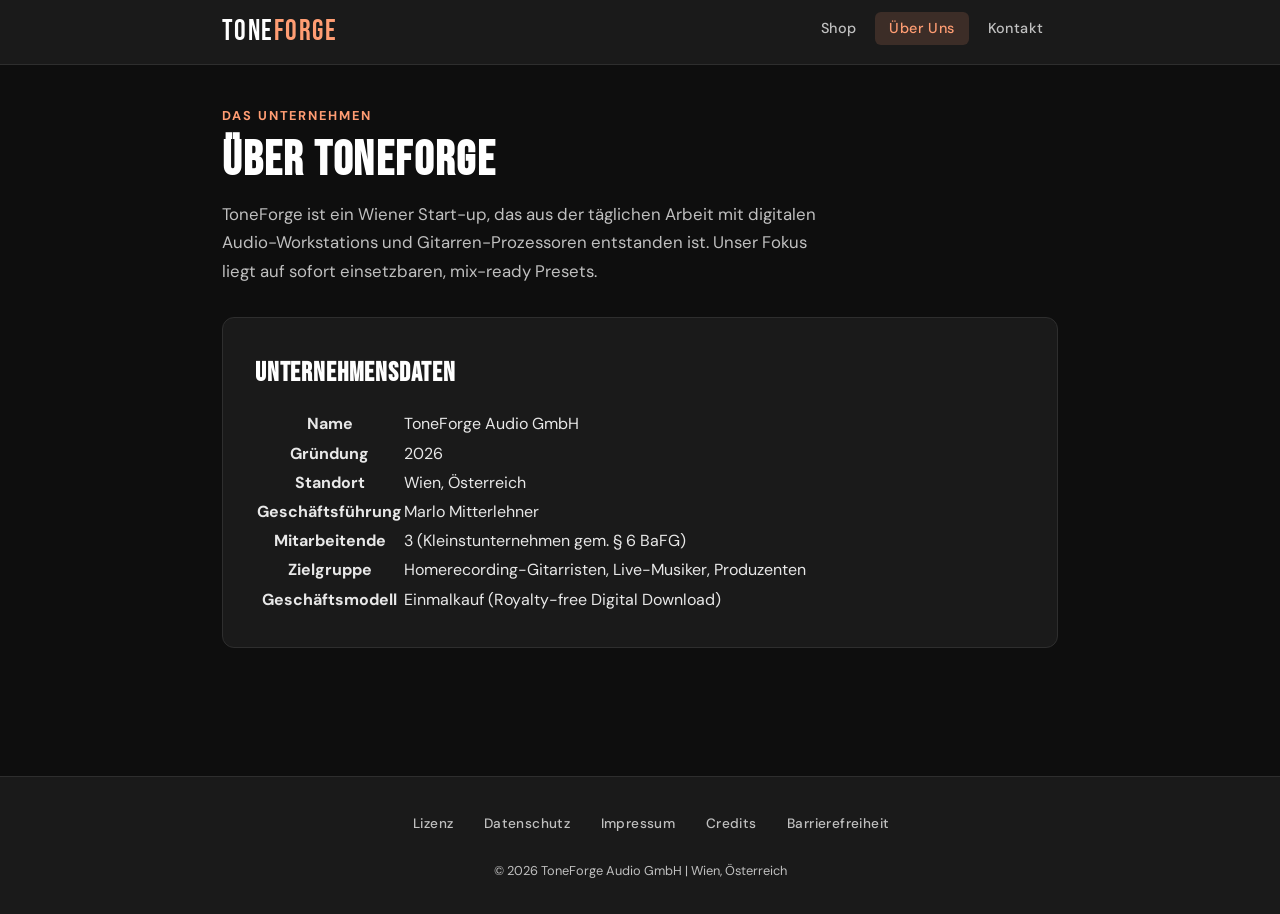
==== commit 61dd0f3d: "Sollte passen" ====
--- a/about.html
+++ b/about.html
@@ -14,7 +14,7 @@
         <a
           href="index.html"
           class="logo"
-          aria-label="ToneForge – Zur Startseite"
+          aria-label="ToneForge - Zur Startseite"
           >Tone<span>Forge</span></a
         >
         <nav aria-label="Hauptnavigation">
@@ -33,135 +33,12 @@
       <p class="intro">
         ToneForge ist ein Wiener Start-up, das aus der täglichen Arbeit mit
         digitalen Audio-Workstations und Gitarren-Prozessoren entstanden ist.
-        Unser Fokus: sofort einsetzbare, mix-ready Presets, die den Workflow im
-        Homerecording deutlich vereinfachen.
+        Unser Fokus liegt auf sofort einsetzbaren, mix-ready Presets.
       </p>
 
-      <section class="card" aria-labelledby="marken-heading">
-        <h2 id="marken-heading">Unsere Markenformen</h2>
-        <p>
-          ToneForge tritt in drei eigenständigen Markenformen auf. Wortmarke und
-          Wortbildmarke gelten gemäß Aufgabenstellung als eine Markenform.
-        </p>
-
-        <div class="brand-grid">
-          <div class="brand-item">
-            <div class="brand-number">01</div>
-            <h3>Wortmarke: „ToneForge"</h3>
-            <p>
-              „Tone" steht für den Gitarrenton, „Forge" für den Prozess des
-              Schmiedens und Erschaffens. Der Name beschreibt präzise, was wir
-              tun: Gitarrensounds systematisch formen.
-            </p>
-            <p class="brand-wordmark">ToneForge</p>
-          </div>
-
-          <div class="brand-item">
-            <div class="brand-number">02</div>
-            <h3>Bildmarke: Das Wave-Plektrum</h3>
-            <p>
-              Das Logo kombiniert das klassische Werkzeug des Gitarristen
-              (Plektrum) mit dem visuellen Symbol digitaler Signalverarbeitung
-              (Audio-Wellenform). Form und Funktion in einem Zeichen.
-            </p>
-            <img
-              class="brand-logo"
-              src="assets/img/logo-plektrum.svg"
-              alt="Bildmarke ToneForge: Ein Plektrum mit integrierter Audio-Wellenform"
-              width="80"
-              height="80"
-            />
-          </div>
-
-          <div class="brand-item">
-            <div class="brand-number">03</div>
-            <h3>Hörmarke: Der Ambient Swell</h3>
-            <p>
-              Ein kurzer, atmosphärischer Gitarren-Akkord, bearbeitet mit Reverb
-              und Delay. Das akustische Erkennungszeichen von ToneForge –
-              unverwechselbar und stimmungsvoll.
-            </p>
-            <audio
-              controls
-              aria-label="ToneForge Hörmarke – atmosphärischer Gitarrenakkord"
-            >
-              <source src="assets/audio/soundmarke.mp3" type="audio/mpeg" />
-              Ihr Browser unterstützt das Audio-Element nicht.
-            </audio>
-          </div>
-        </div>
-      </section>
-
-      <section class="card" aria-labelledby="nizza-heading">
-        <h2 id="nizza-heading">Nizza-Klassifikation</h2>
-        <p>Unsere Marken sind den folgenden Nizza-Klassen zugeordnet:</p>
-        <table class="info-table" aria-label="Nizza-Klassen">
-          <tbody>
-            <tr>
-              <th scope="row">Klasse 9</th>
-              <td>
-                Herunterladbare Computersoftware; aufgezeichnete Ton-, Bild- und
-                Datendateien; digitale Audio-Presets und Impulse Responses
-                (<em>Hauptklasse</em>).
-              </td>
-            </tr>
-            <tr>
-              <th scope="row">Klasse 41</th>
-              <td>
-                Online-Bereitstellung nicht herunterladbarer Audioinhalte;
-                Schulungs- und Tutorial-Material rund um Homerecording.
-              </td>
-            </tr>
-            <tr>
-              <th scope="row">Klasse 42</th>
-              <td>
-                Design und Entwicklung von Computersoftware; technologische
-                Beratung im Bereich digitaler Audio-Signalverarbeitung.
-              </td>
-            </tr>
-          </tbody>
-        </table>
-      </section>
-
-      <section class="card" aria-labelledby="pruefung-heading">
-        <h2 id="pruefung-heading">Markenrechtliche Prüfung</h2>
-        <p>
-          Um Markenrechtsverletzungen auszuschließen, wurden folgende Maßnahmen
-          getroffen. Die Recherche erfolgte über EUIPO eSearch, TMview und
-          Madrid Monitor.
-        </p>
-        <ul>
-          <li>
-            <strong>Wortwahl:</strong> Es wurden keine geschützten Begriffe von
-            Hardware-Herstellern (z.&nbsp;B. Fender, Gibson, Fractal, Kemper)
-            verwendet. Eine Suche nach „ToneForge" in Klasse 9 ergab keine
-            kollidierenden EU-Eintragungen im Bereich Musiksoftware.
-          </li>
-          <li>
-            <strong>Bildwahl:</strong> Das Logo basiert auf einer generischen
-            Plektrum-Form und bildet keine geschützten Produktdesigns ab. Die
-            Grafik entstammt Pixabay (Pixabay-Lizenz, kommerzielle Nutzung
-            erlaubt).
-          </li>
-          <li>
-            <strong>Farbwahl:</strong> Das Akzent-Orange (#E8521A) ist keiner
-            bekannten Farbmarke im Bereich Musiksoftware zugeordnet.
-          </li>
-          <li>
-            <strong>Formwahl:</strong> Die Plektrum-Form ist als generische Form
-            im Bereich Musikzubehör nicht schutzfähig und nicht eingetragen.
-          </li>
-          <li>
-            <strong>Positionswahl:</strong> Logo-Platzierung links und
-            Navigation rechts folgt einer allgemein üblichen Konvention und
-            verletzt keine Positionsmarken.
-          </li>
-        </ul>
-      </section>
-
-      <section class="card" aria-labelledby="unternehmen-heading">
-        <h2 id="unternehmen-heading">Das Unternehmen</h2>
-        <table class="info-table" aria-label="Unternehmensdaten">
+      <section class="card">
+        <h2>Unternehmensdaten</h2>
+        <table class="form-table">
           <tbody>
             <tr>
               <th scope="row">Name</th>
@@ -176,12 +53,16 @@
               <td>Wien, Österreich</td>
             </tr>
             <tr>
+              <th scope="row">Geschäftsführung</th>
+              <td>Marlo Mitterlehner</td>
+            </tr>
+            <tr>
               <th scope="row">Mitarbeitende</th>
               <td>3 (Kleinstunternehmen gem. § 6 BaFG)</td>
             </tr>
             <tr>
               <th scope="row">Zielgruppe</th>
-              <td>Homerecording-Gitarristen, Live-Musiker, Produzent:innen</td>
+              <td>Homerecording-Gitarristen, Live-Musiker, Produzenten</td>
             </tr>
             <tr>
               <th scope="row">Geschäftsmodell</th>
@@ -204,7 +85,7 @@
           </ul>
         </nav>
         <p class="footer-copy">
-          &copy; 2026 ToneForge Audio GmbH · Wien, Österreich
+          &copy; 2026 ToneForge Audio GmbH | Wien, Österreich
         </p>
       </div>
     </footer>
--- a/css/style.css
+++ b/css/style.css
@@ -6,12 +6,16 @@
   --surface: #1a1a1a;
   --surface-2: #242424;
   --text-color: #e8e8e8;
-  --text-muted: #b3b3b3;
-  --accent-color: #e8521a;
-  --accent-hover: #ff6b35;
-  --accent-dim: rgba(232, 82, 26, 0.15);
-  --focus-color: #ff9944;
-  --green: #4caf50;
+  --text-muted: #c0c0c0; /* Aufgehellt für besseren Kontrast */
+
+  /* NEU: Zwei Orange-Töne für perfekten Kontrast */
+  --accent-text: #ff9d73; /* Helles Orange für Text auf dunklem Bg (Besteht 4.5:1) */
+  --accent-btn-bg: #cc4515; /* Dunkles Orange für Buttons mit weißem Text (Besteht 4.5:1) */
+  --accent-btn-hover: #a6350f; /* Noch dunkler für Hover */
+
+  --accent-dim: rgba(255, 157, 115, 0.15);
+  --focus-color: #ffb899;
+  --green: #6fcf73; /* Aufgehelltes Grün */
   --border: #2e2e2e;
   --radius: 6px;
   --radius-lg: 12px;
@@ -49,13 +53,13 @@
 }
 
 a {
-  color: var(--accent-color);
+  color: var(--accent-text);
   text-decoration: underline;
   text-underline-offset: 3px;
   transition: color var(--transition);
 }
 a:hover {
-  color: var(--accent-hover);
+  color: #ffb899;
 }
 
 /* ── Skip Link (WCAG 2.4.1) ──────────────────────── */
@@ -64,10 +68,11 @@
   top: -100px;
   left: 1rem;
   padding: 0.75rem 1.25rem;
-  background: var(--accent-color);
-  color: #fff;
+  background: #ffffff; /* Weißer Bg */
+  color: #000000; /* Schwarzer Text (perfekter Kontrast) */
   font-weight: 700;
   border-radius: var(--radius);
+  border: 2px solid var(--accent-btn-bg);
   z-index: 9999;
   text-decoration: none;
   transition: top 0.2s;
@@ -115,7 +120,7 @@
   line-height: 1;
 }
 .logo span {
-  color: var(--accent-color);
+  color: var(--accent-text);
 }
 .logo:hover {
   color: #fff;
@@ -136,15 +141,15 @@
   padding: 0.45rem 0.9rem;
   border-radius: var(--radius);
   transition:
-    color var(--transition),
-    background var(--transition);
+    background var(--transition),
+    color var(--transition);
 }
 nav a:hover {
   color: var(--text-color);
   background: var(--surface-2);
 }
 nav a[aria-current="page"] {
-  color: var(--accent-color);
+  color: var(--accent-text);
   background: var(--accent-dim);
 }
 
@@ -223,10 +228,11 @@
   padding: 2rem;
 }
 
+/* ── Badge ───────────────────────────────────────── */
 .badge {
   display: inline-block;
-  background: var(--accent-dim);
-  color: var(--accent-color);
+  background: var(--surface-2);
+  color: var(--accent-text);
   font-size: 0.75rem;
   font-weight: 700;
   letter-spacing: 0.1em;
@@ -234,7 +240,7 @@
   padding: 0.25rem 0.75rem;
   border-radius: 99px;
   margin-bottom: 1rem;
-  border: 1px solid rgba(232, 82, 26, 0.3);
+  border: 1px solid rgba(255, 157, 115, 0.4);
 }
 
 .product-meta {
@@ -271,8 +277,10 @@
   display: inline-flex;
   align-items: center;
   gap: 0.5rem;
-  background-color: var(--accent-color);
-  color: #fff;
+  background-color: var(
+    --accent-btn-bg
+  ); /* Dunkleres Orange für Kontrast mit Weiß */
+  color: #ffffff;
   border: none;
   padding: 0.75rem 1.75rem;
   font-family: var(--font-body);
@@ -288,7 +296,7 @@
 }
 button:hover,
 .btn:hover {
-  background-color: var(--accent-hover);
+  background-color: var(--accent-btn-hover);
   transform: translateY(-1px);
 }
 button:active,
@@ -325,7 +333,7 @@
 }
 input:hover,
 textarea:hover {
-  border-color: #444;
+  border-color: #555;
 }
 textarea {
   resize: vertical;
@@ -370,13 +378,13 @@
 }
 .status-partial {
   background: rgba(255, 180, 0, 0.15);
-  color: #ffb400;
-  border: 1px solid rgba(255, 180, 0, 0.3);
+  color: #ffd166;
+  border: 1px solid rgba(255, 180, 0, 0.4);
 }
 .status-ok {
   background: rgba(76, 175, 80, 0.15);
   color: var(--green);
-  border: 1px solid rgba(76, 175, 80, 0.3);
+  border: 1px solid rgba(76, 175, 80, 0.4);
 }
 
 /* ── Brand Section (About) ───────────────────────── */
@@ -398,8 +406,8 @@
 .brand-number {
   font-family: var(--font-display);
   font-size: 2.5rem;
-  color: var(--accent-color);
-  opacity: 0.4;
+  color: var(--accent-text); /* Helles Orange */
+  opacity: 0.6;
   line-height: 1;
 }
 .brand-wordmark {
@@ -435,7 +443,7 @@
   margin-top: 2px;
 }
 .feature-list .icon-no {
-  color: #e55;
+  color: #ff8080;
   flex-shrink: 0;
   margin-top: 2px;
 }
@@ -522,7 +530,7 @@
   color: var(--text-color);
 }
 footer nav a[aria-current="page"] {
-  color: var(--accent-color);
+  color: var(--accent-text);
   background: transparent;
 }
 .footer-copy {
@@ -540,11 +548,11 @@
 
 /* ── Section label ───────────────────────────────── */
 .section-label {
-  font-size: 0.75rem;
+  font-size: 0.8rem;
   font-weight: 700;
   letter-spacing: 0.15em;
   text-transform: uppercase;
-  color: var(--accent-color);
+  color: var(--accent-text);
   margin-bottom: 0.5rem;
 }
 
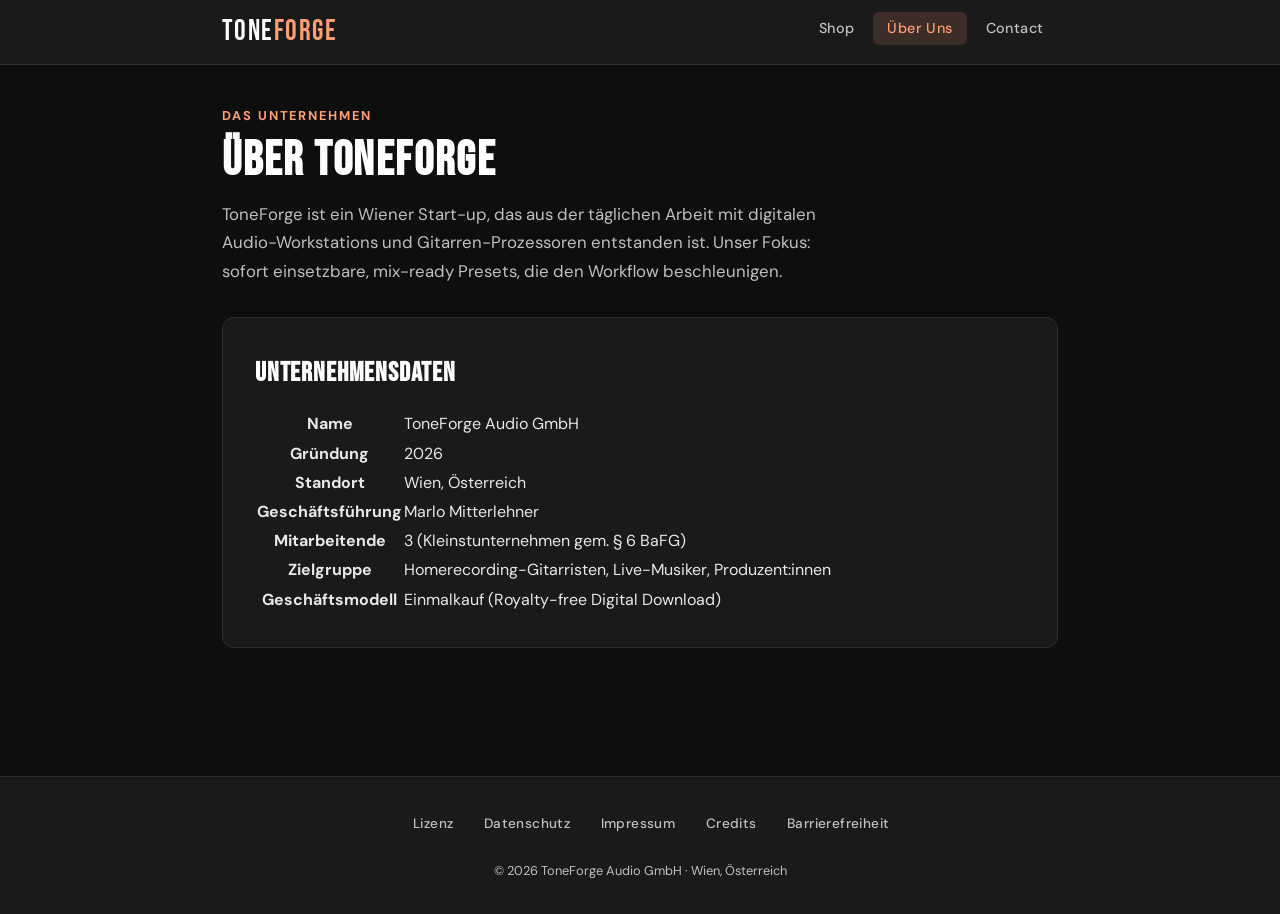
==== commit d430eb89: "small changes" ====
--- a/about.html
+++ b/about.html
@@ -21,7 +21,7 @@
           <ul>
             <li><a href="index.html">Shop</a></li>
             <li><a href="about.html" aria-current="page">Über Uns</a></li>
-            <li><a href="kontakt.html">Kontakt</a></li>
+            <li><a href="kontakt.html">Contact</a></li>
           </ul>
         </nav>
       </div>
@@ -33,7 +33,8 @@
       <p class="intro">
         ToneForge ist ein Wiener Start-up, das aus der täglichen Arbeit mit
         digitalen Audio-Workstations und Gitarren-Prozessoren entstanden ist.
-        Unser Fokus liegt auf sofort einsetzbaren, mix-ready Presets.
+        Unser Fokus: sofort einsetzbare, mix-ready Presets, die den Workflow
+        beschleunigen.
       </p>
 
       <section class="card">
@@ -62,7 +63,7 @@
             </tr>
             <tr>
               <th scope="row">Zielgruppe</th>
-              <td>Homerecording-Gitarristen, Live-Musiker, Produzenten</td>
+              <td>Homerecording-Gitarristen, Live-Musiker, Produzent:innen</td>
             </tr>
             <tr>
               <th scope="row">Geschäftsmodell</th>
@@ -85,7 +86,7 @@
           </ul>
         </nav>
         <p class="footer-copy">
-          &copy; 2026 ToneForge Audio GmbH | Wien, Österreich
+          &copy; 2026 ToneForge Audio GmbH · Wien, Österreich
         </p>
       </div>
     </footer>
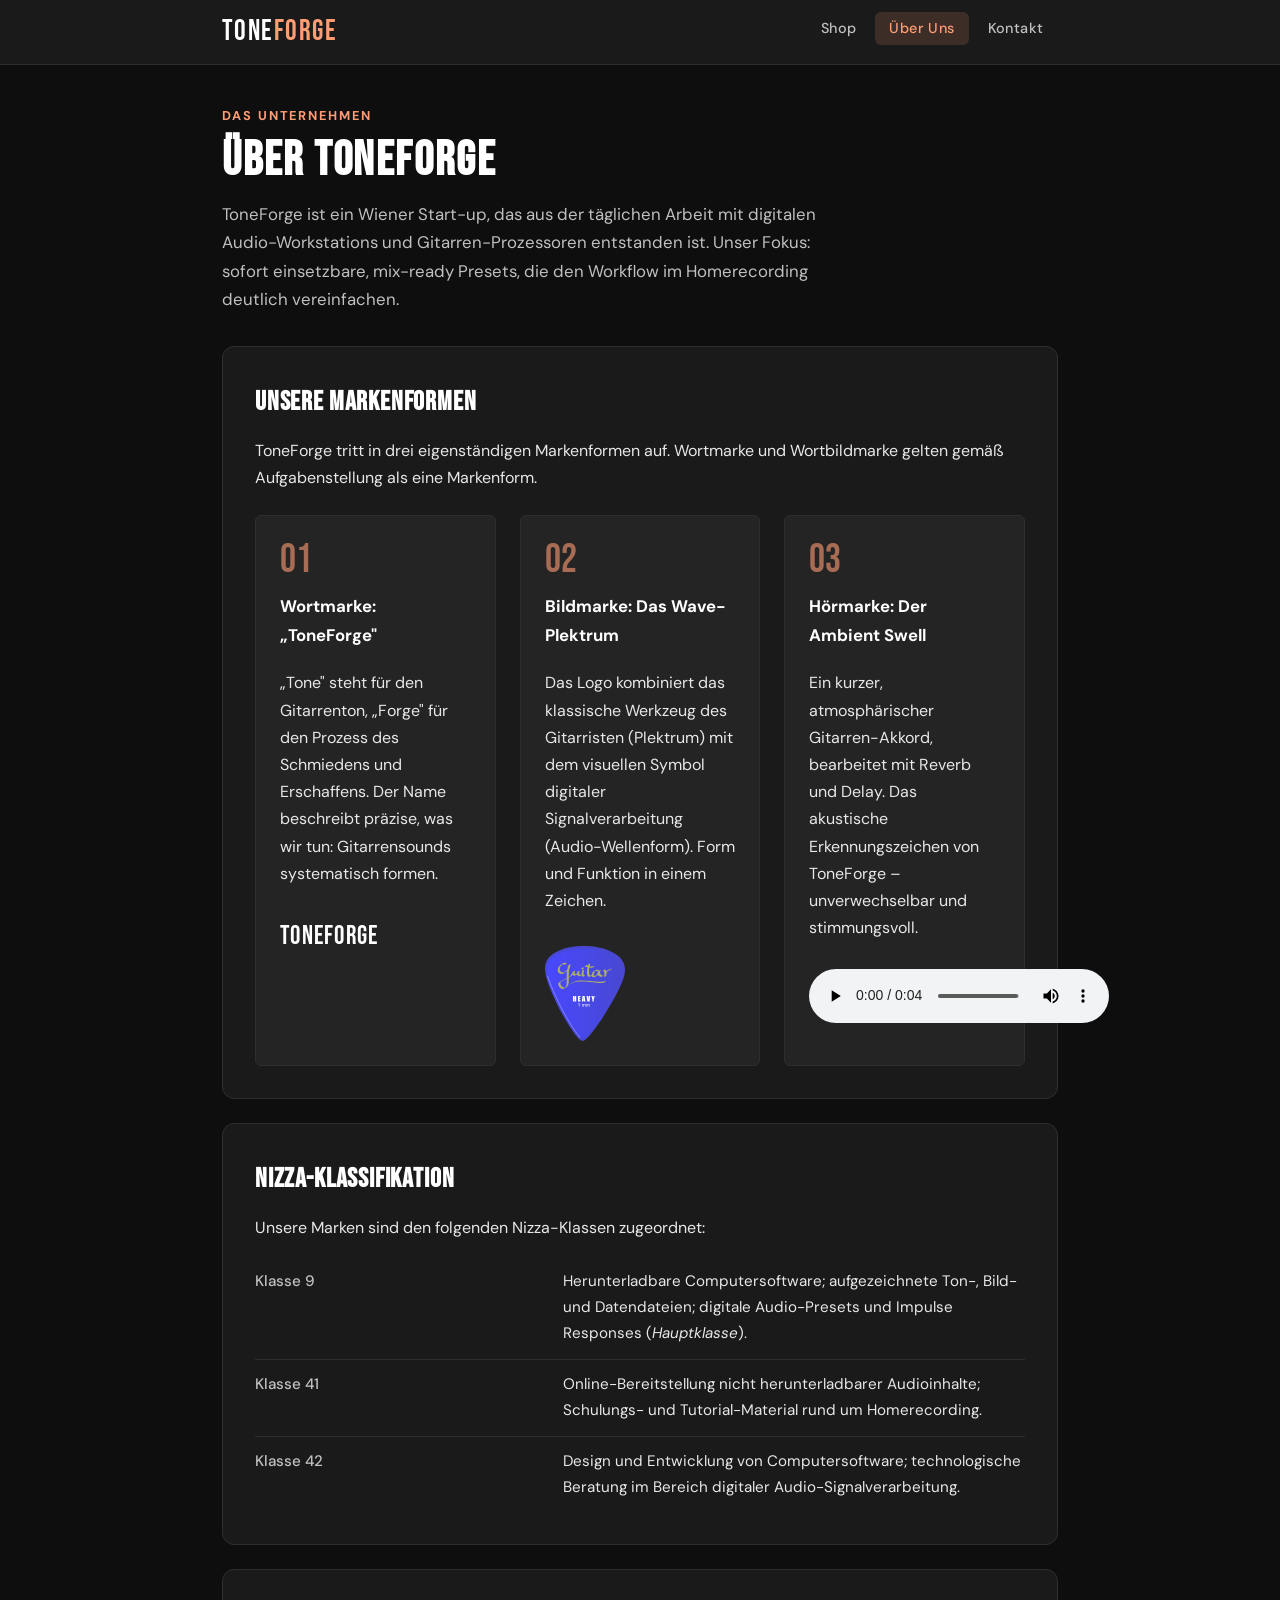
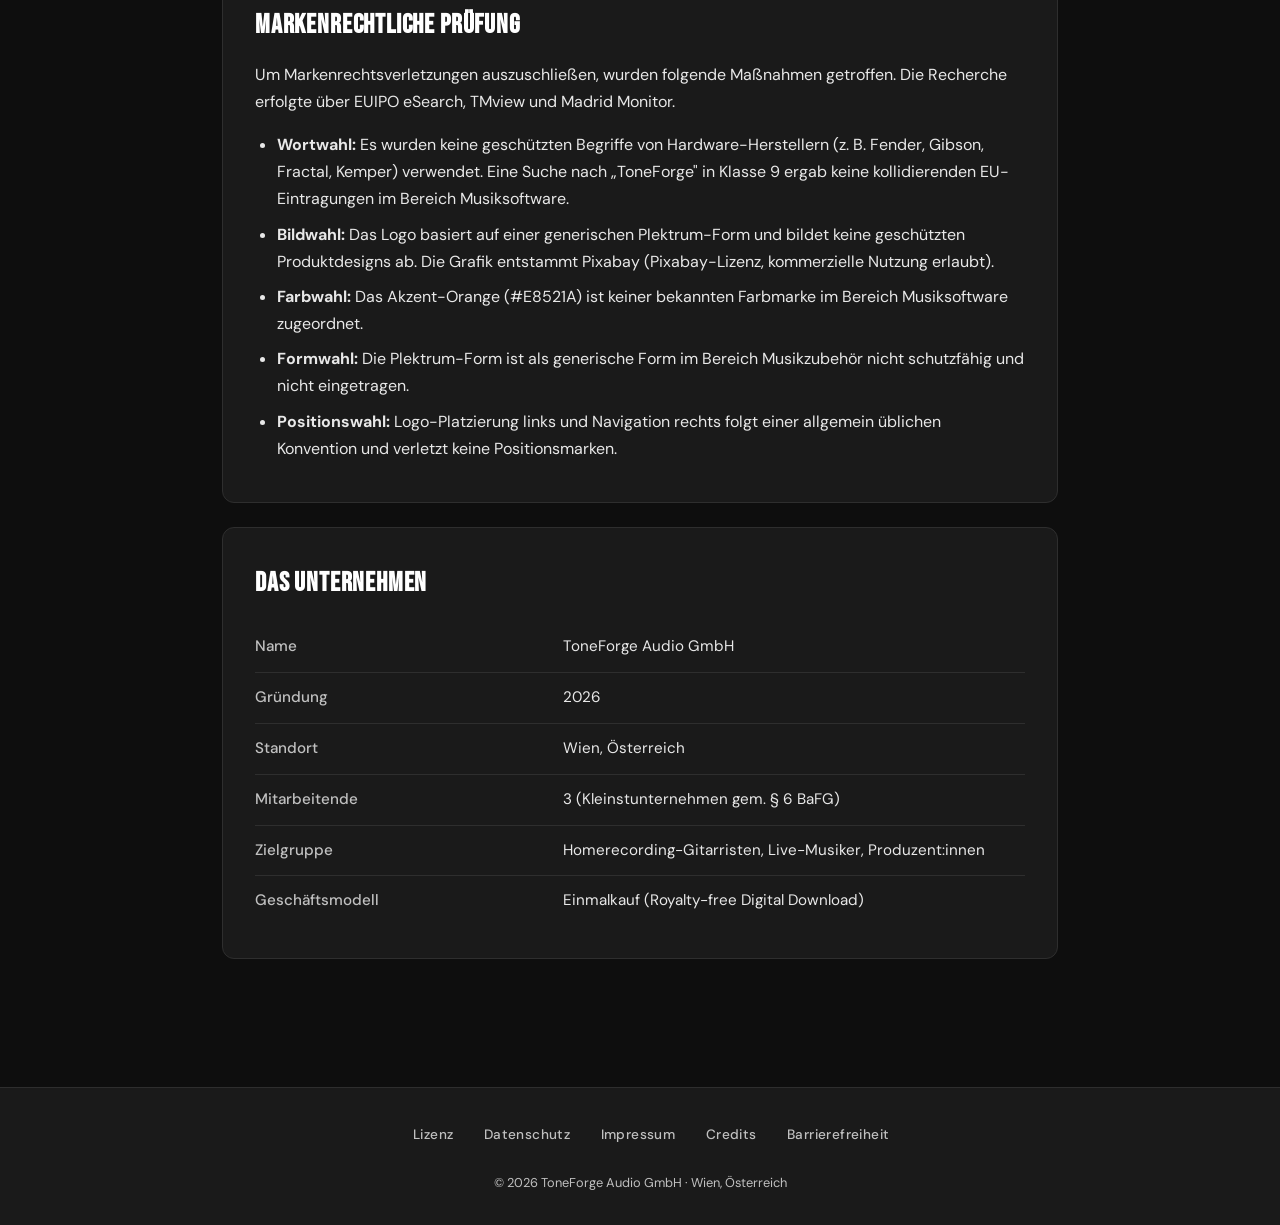
==== commit 1cd132fc: "small changes" ====
--- a/about.html
+++ b/about.html
@@ -14,14 +14,14 @@
         <a
           href="index.html"
           class="logo"
-          aria-label="ToneForge - Zur Startseite"
+          aria-label="ToneForge – Zur Startseite"
           >Tone<span>Forge</span></a
         >
         <nav aria-label="Hauptnavigation">
           <ul>
             <li><a href="index.html">Shop</a></li>
             <li><a href="about.html" aria-current="page">Über Uns</a></li>
-            <li><a href="kontakt.html">Contact</a></li>
+            <li><a href="kontakt.html">Kontakt</a></li>
           </ul>
         </nav>
       </div>
@@ -33,13 +33,135 @@
       <p class="intro">
         ToneForge ist ein Wiener Start-up, das aus der täglichen Arbeit mit
         digitalen Audio-Workstations und Gitarren-Prozessoren entstanden ist.
-        Unser Fokus: sofort einsetzbare, mix-ready Presets, die den Workflow
-        beschleunigen.
+        Unser Fokus: sofort einsetzbare, mix-ready Presets, die den Workflow im
+        Homerecording deutlich vereinfachen.
       </p>
 
-      <section class="card">
-        <h2>Unternehmensdaten</h2>
-        <table class="form-table">
+      <section class="card" aria-labelledby="marken-heading">
+        <h2 id="marken-heading">Unsere Markenformen</h2>
+        <p>
+          ToneForge tritt in drei eigenständigen Markenformen auf. Wortmarke und
+          Wortbildmarke gelten gemäß Aufgabenstellung als eine Markenform.
+        </p>
+
+        <div class="brand-grid">
+          <div class="brand-item">
+            <div class="brand-number">01</div>
+            <h3>Wortmarke: „ToneForge"</h3>
+            <p>
+              „Tone" steht für den Gitarrenton, „Forge" für den Prozess des
+              Schmiedens und Erschaffens. Der Name beschreibt präzise, was wir
+              tun: Gitarrensounds systematisch formen.
+            </p>
+            <p class="brand-wordmark">ToneForge</p>
+          </div>
+
+          <div class="brand-item">
+            <div class="brand-number">02</div>
+            <h3>Bildmarke: Das Wave-Plektrum</h3>
+            <p>
+              Das Logo kombiniert das klassische Werkzeug des Gitarristen
+              (Plektrum) mit dem visuellen Symbol digitaler Signalverarbeitung
+              (Audio-Wellenform). Form und Funktion in einem Zeichen.
+            </p>
+            <img
+              class="brand-logo"
+              src="assets/img/logo-plektrum.svg"
+              alt="Bildmarke ToneForge: Ein Plektrum mit integrierter Audio-Wellenform"
+              width="80"
+              height="80"
+            />
+          </div>
+
+          <div class="brand-item">
+            <div class="brand-number">03</div>
+            <h3>Hörmarke: Der Ambient Swell</h3>
+            <p>
+              Ein kurzer, atmosphärischer Gitarren-Akkord, bearbeitet mit Reverb
+              und Delay. Das akustische Erkennungszeichen von ToneForge –
+              unverwechselbar und stimmungsvoll.
+            </p>
+            <audio
+              controls
+              aria-label="ToneForge Hörmarke – atmosphärischer Gitarrenakkord"
+            >
+              <source src="assets/audio/soundmarke.mp3" type="audio/mpeg" />
+              Ihr Browser unterstützt das Audio-Element nicht.
+            </audio>
+          </div>
+        </div>
+      </section>
+
+      <section class="card" aria-labelledby="nizza-heading">
+        <h2 id="nizza-heading">Nizza-Klassifikation</h2>
+        <p>Unsere Marken sind den folgenden Nizza-Klassen zugeordnet:</p>
+        <table class="info-table" aria-label="Nizza-Klassen">
+          <tbody>
+            <tr>
+              <th scope="row">Klasse 9</th>
+              <td>
+                Herunterladbare Computersoftware; aufgezeichnete Ton-, Bild- und
+                Datendateien; digitale Audio-Presets und Impulse Responses
+                (<em>Hauptklasse</em>).
+              </td>
+            </tr>
+            <tr>
+              <th scope="row">Klasse 41</th>
+              <td>
+                Online-Bereitstellung nicht herunterladbarer Audioinhalte;
+                Schulungs- und Tutorial-Material rund um Homerecording.
+              </td>
+            </tr>
+            <tr>
+              <th scope="row">Klasse 42</th>
+              <td>
+                Design und Entwicklung von Computersoftware; technologische
+                Beratung im Bereich digitaler Audio-Signalverarbeitung.
+              </td>
+            </tr>
+          </tbody>
+        </table>
+      </section>
+
+      <section class="card" aria-labelledby="pruefung-heading">
+        <h2 id="pruefung-heading">Markenrechtliche Prüfung</h2>
+        <p>
+          Um Markenrechtsverletzungen auszuschließen, wurden folgende Maßnahmen
+          getroffen. Die Recherche erfolgte über EUIPO eSearch, TMview und
+          Madrid Monitor.
+        </p>
+        <ul>
+          <li>
+            <strong>Wortwahl:</strong> Es wurden keine geschützten Begriffe von
+            Hardware-Herstellern (z.&nbsp;B. Fender, Gibson, Fractal, Kemper)
+            verwendet. Eine Suche nach „ToneForge" in Klasse 9 ergab keine
+            kollidierenden EU-Eintragungen im Bereich Musiksoftware.
+          </li>
+          <li>
+            <strong>Bildwahl:</strong> Das Logo basiert auf einer generischen
+            Plektrum-Form und bildet keine geschützten Produktdesigns ab. Die
+            Grafik entstammt Pixabay (Pixabay-Lizenz, kommerzielle Nutzung
+            erlaubt).
+          </li>
+          <li>
+            <strong>Farbwahl:</strong> Das Akzent-Orange (#E8521A) ist keiner
+            bekannten Farbmarke im Bereich Musiksoftware zugeordnet.
+          </li>
+          <li>
+            <strong>Formwahl:</strong> Die Plektrum-Form ist als generische Form
+            im Bereich Musikzubehör nicht schutzfähig und nicht eingetragen.
+          </li>
+          <li>
+            <strong>Positionswahl:</strong> Logo-Platzierung links und
+            Navigation rechts folgt einer allgemein üblichen Konvention und
+            verletzt keine Positionsmarken.
+          </li>
+        </ul>
+      </section>
+
+      <section class="card" aria-labelledby="unternehmen-heading">
+        <h2 id="unternehmen-heading">Das Unternehmen</h2>
+        <table class="info-table" aria-label="Unternehmensdaten">
           <tbody>
             <tr>
               <th scope="row">Name</th>
@@ -52,10 +174,6 @@
             <tr>
               <th scope="row">Standort</th>
               <td>Wien, Österreich</td>
-            </tr>
-            <tr>
-              <th scope="row">Geschäftsführung</th>
-              <td>Marlo Mitterlehner</td>
             </tr>
             <tr>
               <th scope="row">Mitarbeitende</th>
